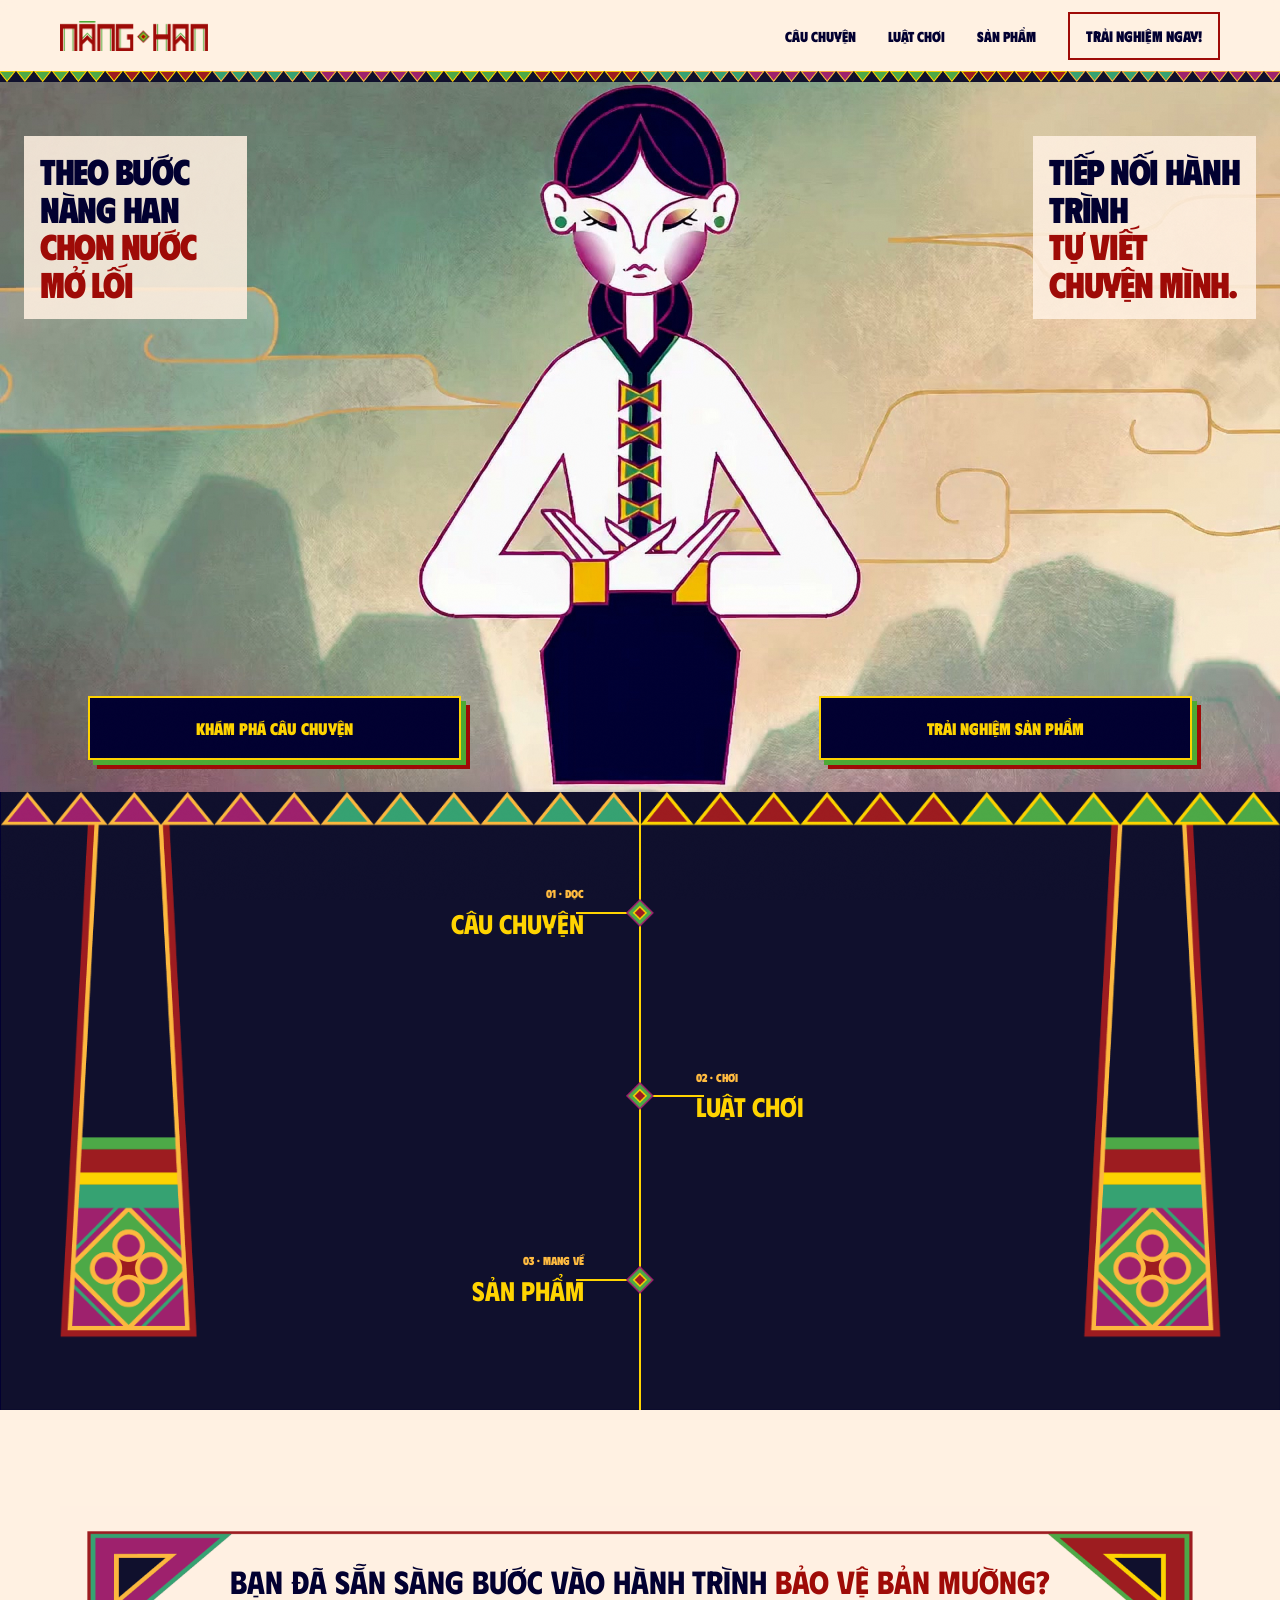
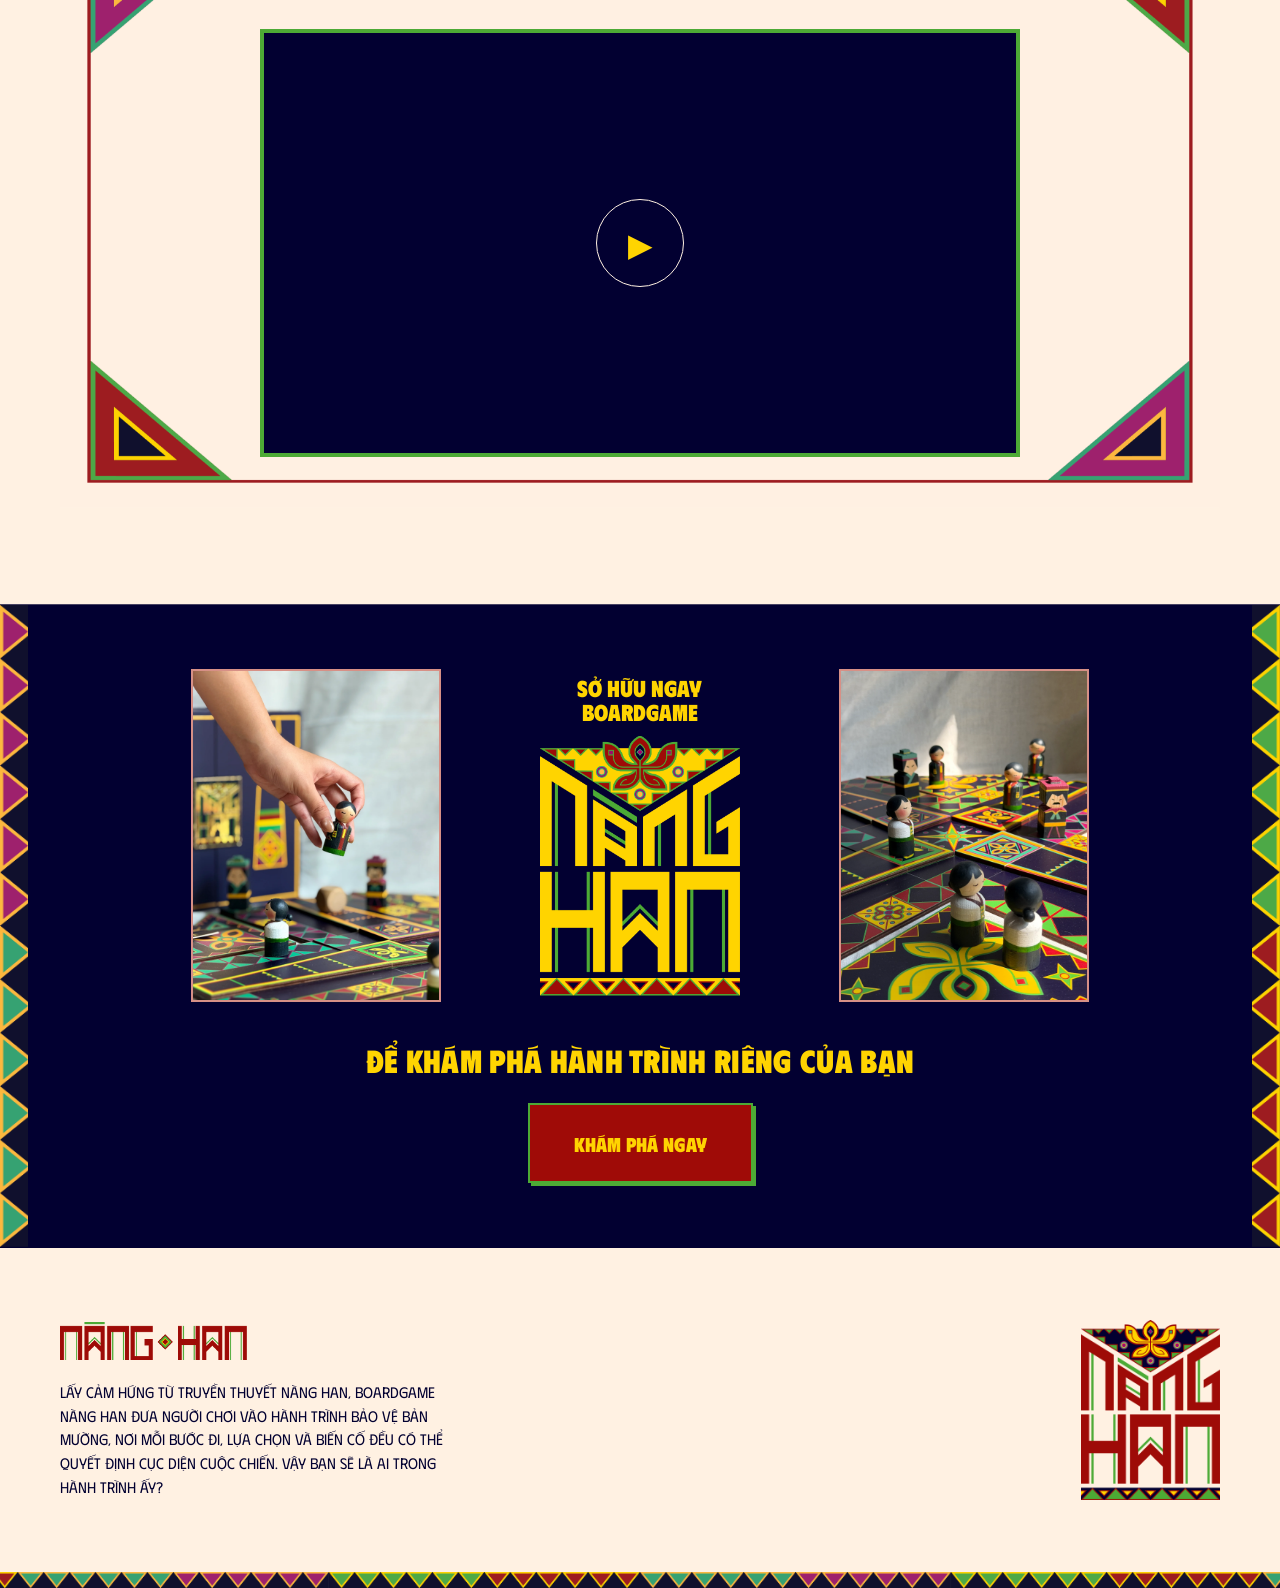
==== index.html @ 25eac17b "Reduce mobile video title and story ornament" ====
<!doctype html>
<html lang="vi">
  <head>
    <meta charset="UTF-8" />
    <meta name="viewport" content="width=device-width, initial-scale=1" />
    <meta name="description" content="Nàng Han — trò chơi đưa những câu chuyện văn hóa Việt trở lại quanh một chiếc bàn." />
    <title>Nàng Han — Trang chủ</title>
    <link rel="preconnect" href="https://fonts.googleapis.com" />
    <link rel="preconnect" href="https://fonts.gstatic.com" crossorigin />
    <link href="https://fonts.googleapis.com/css2?family=Birthstone+Bounce:wght@400;500&amp;family=Phudu:wght@300..900&amp;family=Puppies+Play&amp;family=Roboto:wght@400;500;700&amp;family=Square+Peg&amp;display=swap" rel="stylesheet" />
    <link rel="shortcut icon" type="image/x-icon" href="favicon.ico?v=2" sizes="any" />
    <link rel="icon" type="image/png" href="assets/favicon-open.png?v=2" sizes="128x128" data-animated-favicon />
    <link rel="stylesheet" href="styles.css?v=32" />
    <script src="favicon.js" defer></script>
  </head>
  <body>
    <header class="site-header">
      <div class="wrap header-inner">
        <a class="brand" href="index.html" aria-current="page"><img src="assets/prototype/brand-wordmark.png" alt="Nàng Han" width="615" height="125" /></a>
        <nav class="main-nav" aria-label="Điều hướng chính">
          <a href="story.html">Câu chuyện</a>
          <a href="rules.html">Luật chơi</a>
          <a href="product.html">Sản phẩm</a>
          <a class="nav-cta" href="product.html" data-animated-button>Trải nghiệm ngay!</a>
        </nav>
      </div>
    </header>
    <main class="page-shell">
      <section class="home-hero">
        <div class="wrap">
          <div class="home-stage">
            <div class="home-note">
              <strong>Theo bước Nàng Han<span>Chọn nước mở lối</span></strong>
            </div>
            <div class="character-path">
              <div class="character-frame">
                <video class="hero-video" autoplay muted loop playsinline poster="assets/banner-forward-poster-v4.jpg" aria-hidden="true">
                  <source src="assets/banner-forward-loop-v3.mp4" type="video/mp4" media="(max-width: 820px)" />
                  <source src="assets/banner-forward-loop-v4.mp4" type="video/mp4" />
                </video>
              </div>
            </div>
            <div class="home-copy">
              <h1>Tiếp nối hành trình<span>Tự viết chuyện mình.</span></h1>
            </div>
            <div class="home-actions" aria-label="Lối tắt chính">
              <a class="banner-button" href="story.html" data-animated-button>Khám phá câu chuyện</a>
              <a class="banner-button" href="product.html" data-animated-button>Trải nghiệm sản phẩm</a>
            </div>
          </div>
          <nav class="home-directory" aria-label="Ba nội dung chính">
            <a class="directory-link" href="story.html"><small>01 · Đọc</small><strong>Câu chuyện</strong></a>
            <a class="directory-link" href="rules.html"><small>02 · Chơi</small><strong>Luật chơi</strong></a>
            <a class="directory-link" href="product.html"><small>03 · Mang về</small><strong>Sản phẩm</strong></a>
          </nav>
        </div>
      </section>
      <section class="section home-video">
        <div class="wrap video-card">
          <div class="video-copy">
            <h2>Bạn đã sẵn sàng bước vào hành trình <span>bảo vệ bản mường?</span></h2>
          </div>
          <div class="video-window" aria-label="Vị trí video giới thiệu">
            <span class="play-mark">▶</span>
          </div>
        </div>
      </section>
      <section class="section home-product">
        <div class="wrap product-teaser">
          <div class="product-image-slot" data-client-image-slot="left"><img src="assets/product/product-02.webp" alt="Bàn tay nhấc một quân cờ Nàng Han trên bàn chơi" loading="lazy" decoding="async" /></div>
          <div class="product-feature">
            <p class="product-kicker">Sở hữu ngay<br />boardgame</p>
            <img class="product-feature-mark" src="assets/prototype/brand-mark-yellow.png" alt="Biểu trưng Nàng Han" width="1318" height="1712" loading="lazy" />
          </div>
          <div class="product-image-slot" data-client-image-slot="right"><img src="assets/product/product-04.webp" alt="Các quân cờ Nàng Han và đối thủ trên bàn chơi nhiều màu" loading="lazy" decoding="async" /></div>
          <div class="product-action">
            <h2>Để khám phá hành trình riêng của bạn</h2>
            <a class="button" href="product.html">Khám phá ngay</a>
          </div>
        </div>
      </section>
    </main>
    <footer class="site-footer">
      <div class="wrap footer-inner">
        <div class="footer-about">
          <img class="footer-wordmark" src="assets/prototype/brand-wordmark.png" alt="Nàng Han" width="615" height="125" loading="lazy" />
          <p>Lấy cảm hứng từ truyền thuyết Nàng Han, boardgame Nàng Han đưa người chơi vào hành trình bảo vệ bản mường, nơi mỗi bước đi, lựa chọn và biến cố đều có thể quyết định cục diện cuộc chiến. Vậy bạn sẽ là ai trong hành trình ấy?</p>
        </div>
        <img class="footer-logo" src="assets/prototype/brand-mark-red.png" alt="Biểu trưng Nàng Han" width="1318" height="1712" loading="lazy" />
      </div>
    </footer>
    <script type="module" src="animations.js?v=10"></script>
  </body>
</html>
---- styles.css ----
:root {
  --yellow: #FFD401;
  --green: #4DAA35;
  --red: #9F0B07;
  --navy: #020031;
  --orange: #FFBB40;
  --teal: #39A373;
  --magenta: #A00A6B;
  --beige: #FFF1E2;
  --white: var(--beige);
  --muted: rgba(2, 0, 49, .68);
  --line: rgba(2, 0, 49, .72);
  --shadow: 8px 9px 0 rgba(2, 0, 49, .13);
  --font-primary: "Phudu", Impact, "Trebuchet MS", "Segoe UI", sans-serif;
  --font-reading: "Roboto", Arial, sans-serif;
  --font-birthstone: "Birthstone Bounce", cursive;
  --font-puppies: "Puppies Play", cursive;
  --font-square-peg: "Square Peg", cursive;
}

* { box-sizing: border-box; }
html { scroll-behavior: smooth; }
body {
  margin: 0;
  color: var(--navy);
  background: var(--beige);
  font-family: var(--font-primary);
  font-size: 1rem;
  line-height: 1.55;
}
body::before {
  content: "";
  position: fixed;
  inset: 0;
  z-index: 10;
  pointer-events: none;
  opacity: .11;
  background-image: url("data:image/svg+xml,%3Csvg xmlns='http://www.w3.org/2000/svg' width='120' height='120'%3E%3Cfilter id='n'%3E%3CfeTurbulence baseFrequency='.8' numOctaves='2' stitchTiles='stitch'/%3E%3C/filter%3E%3Crect width='100%25' height='100%25' filter='url(%23n)' opacity='.13'/%3E%3C/svg%3E");
}
a { color: inherit; text-decoration: none; }
button, input { font: inherit; }
img { max-width: 100%; }
h1, h2, h3, p { margin-top: 0; }
h1, h2, h3, .brand, .display { font-family: var(--font-primary); }
h1 { margin-bottom: 1.25rem; font-size: clamp(3rem, 7vw, 6.2rem); line-height: .92; letter-spacing: -.065em; }
h2 { margin-bottom: 1rem; font-size: clamp(2.2rem, 4.6vw, 4.3rem); line-height: .98; letter-spacing: -.055em; }
h3 { margin-bottom: .5rem; font-size: 1.45rem; line-height: 1.1; }
.wrap { width: min(1160px, calc(100% - 2.5rem)); margin-inline: auto; }
.eyebrow { display: inline-flex; align-items: center; gap: .55rem; margin-bottom: .8rem; color: var(--red); font-size: .78rem; font-weight: 900; letter-spacing: .12em; text-transform: uppercase; }
.eyebrow::before { content: "✦"; }
.lead { max-width: 560px; color: var(--muted); font-size: 1.08rem; }
.button { display: inline-flex; min-height: 56px; align-items: center; justify-content: center; padding: .9rem 1.5rem; border: 1.5px solid var(--navy); border-radius: 999px; background: var(--navy); color: var(--white); font-size: 1.05rem; font-weight: 900; transition: transform .18s ease, box-shadow .18s ease; }
.button:hover, .button:focus-visible { transform: translate(-2px, -2px); box-shadow: 4px 4px 0 var(--red); }
.button.alt { background: transparent; color: var(--navy); }
.site-header { position: sticky; top: 0; z-index: 20; background: rgba(255, 241, 226, .94); color: var(--navy); backdrop-filter: blur(12px); }
.site-header::after { content: ""; position: absolute; right: 0; bottom: -10px; left: 0; height: 11px; background: url("assets/prototype/border-horizontal.png") center / auto 100% repeat-x; pointer-events: none; }
.header-inner { min-height: 72px; display: flex; align-items: center; justify-content: space-between; gap: 2rem; }
.brand { display: inline-flex; flex: 0 0 auto; }
.brand img { display: block; width: auto; height: 30px; }
.main-nav { display: flex; gap: 2rem; align-items: center; overflow-x: auto; font-size: .9rem; font-weight: 900; }
.main-nav a { position: relative; flex: 0 0 auto; padding: .4rem 0; }
.main-nav a::after { content: ""; position: absolute; right: 0; bottom: 0; left: 0; height: 3px; background: var(--yellow); transform: scaleX(0); }
.main-nav a:hover::after, .main-nav a:focus-visible::after, .main-nav a[aria-current="page"]::after { transform: scaleX(1); }
.main-nav .nav-cta { min-height: 44px; padding: .65rem 1rem; border: 2px solid var(--red); color: var(--navy); font-size: .95rem; text-transform: uppercase; }
.main-nav .nav-cta::after { display: none; }
.page-shell { min-height: calc(100vh - 72px); }
.section { padding: 6rem 0; border-bottom: 1.5px solid var(--line); }
.placeholder { display: grid; place-items: center; border: 1.5px dashed var(--navy); background: rgba(255,241,226,.78); color: var(--navy); font-size: .78rem; font-weight: 900; letter-spacing: .11em; text-align: center; text-transform: uppercase; }
.page-title { padding: 4rem 0 2rem; }
.page-title p { max-width: 610px; color: var(--muted); }

/* Trang chủ — ảnh 4 */
.home-hero { position: relative; overflow: hidden; background: var(--beige); }
.home-hero .wrap { width: min(1480px, calc(100% - 3rem)); }
.home-hero::before, .home-hero::after { content: ""; position: absolute; border: 1.5px solid var(--navy); border-radius: 50%; }
.home-hero::before { top: 9%; right: -7rem; width: 260px; height: 260px; background: var(--yellow); }
.home-hero::after { top: 17%; left: -6rem; width: 180px; height: 180px; background: var(--green); }
.home-stage { position: relative; z-index: 1; display: grid; grid-template-columns: minmax(200px, .6fr) minmax(540px, 1.9fr) minmax(200px, .6fr); align-items: start; gap: 0 2.5rem; min-height: max(560px, 56.25vw); }
.home-note, .home-copy { position: relative; z-index: 2; align-self: start; margin-top: 4rem; padding: 1rem; background: rgba(255, 241, 226, .88); }
.home-note strong, .home-copy h1 { display: block; margin: 0; font-family: var(--font-primary); font-size: clamp(2rem, 2.8vw, 2.8rem); font-weight: 900; letter-spacing: -.035em; line-height: 1.05; text-transform: uppercase; }
.home-note strong span, .home-copy h1 span { display: block; color: var(--red); }
.character-path { position: absolute; top: 0; bottom: 0; left: 50%; width: 100vw; transform: translateX(-50%); }
.character-frame { position: relative; width: 100%; height: 100%; overflow: hidden; background: var(--beige); }
.hero-video { position: absolute; inset: 0; width: 100%; height: 100%; object-fit: cover; }
.home-copy { grid-column: 3; }
@media (min-width: 1081px) {
  .home-stage.is-video-synced .home-note { opacity: 0; transform: translateX(-22px); transition: opacity .65s ease, transform .75s cubic-bezier(.16,1,.3,1); }
  .home-stage.is-video-synced .home-copy { opacity: 0; transform: translateX(22px); transition: opacity .65s ease, transform .75s cubic-bezier(.16,1,.3,1); }
  .home-stage.is-video-synced.show-left-copy .home-note,
  .home-stage.is-video-synced.show-right-copy .home-copy { opacity: 1; transform: translateX(0); }
}
.home-actions { position: absolute; right: 4rem; bottom: 2rem; left: 4rem; z-index: 4; display: grid; grid-template-columns: repeat(2, minmax(0, 1fr)); gap: clamp(4rem, 28vw, 28rem); }
.banner-button { display: inline-flex; min-height: 64px; align-items: center; justify-content: center; padding: 1rem 1.5rem; border: 2px solid var(--yellow); background: var(--navy); color: var(--yellow); box-shadow: 5px 5px 0 var(--green), 9px 9px 0 var(--red); font-size: 1.05rem; font-weight: 900; text-align: center; text-transform: uppercase; transition: background-color .12s ease, color .12s ease, border-color .12s ease, box-shadow .12s ease; }
.banner-button:active { border-color: var(--red); background: var(--red); color: var(--white); box-shadow: 3px 3px 0 var(--yellow), 6px 6px 0 var(--navy); }
.home-directory { position: relative; z-index: 2; display: grid; grid-template-rows: repeat(3, minmax(0, 1fr)); width: min(100vw, 1440px); aspect-ratio: 2917 / 1409; overflow: hidden; margin-left: 50%; padding: clamp(.75rem, 2.25vw, 2rem) 0 clamp(1rem, 3vw, 3rem); background-color: var(--navy); background-image: url("assets/prototype/directory-frame.png"); background-position: center; background-size: contain; background-repeat: no-repeat; transform: translateX(-50%); }
.home-directory::before { content: ""; position: absolute; top: 0; bottom: 0; left: 50%; width: 2px; background: var(--yellow); transform: translateX(-50%); }
.directory-link { position: relative; display: flex; min-height: 0; flex-direction: column; justify-content: center; color: var(--yellow); }
.directory-link:nth-child(odd) { align-items: flex-end; padding: 1.5rem calc(50% + 3.5rem) 1.5rem 1rem; text-align: right; }
.directory-link:nth-child(even) { align-items: flex-start; padding: 1.5rem 1rem 1.5rem calc(50% + 3.5rem); text-align: left; }
.directory-link::before { content: ""; position: absolute; top: 50%; width: 4rem; height: 2px; background: var(--yellow); transform: translateY(-50%); transition: background .18s ease; }
.directory-link:nth-child(odd)::before { right: 50%; }
.directory-link:nth-child(even)::before { left: 50%; }
.directory-link::after { content: ""; position: absolute; z-index: 1; top: 50%; left: 50%; width: 28px; height: 28px; background: url("assets/prototype/branch-button.png") center / contain no-repeat; transform: translate(-50%, -50%) scale(1); transform-origin: center; transition: transform .28s cubic-bezier(.34, 1.56, .64, 1); will-change: transform; }
.directory-link:hover, .directory-link:focus-visible { color: var(--beige); }
.directory-link:hover::before, .directory-link:focus-visible::before { background: var(--beige); }
.directory-link:hover::after, .directory-link:focus-visible::after { transform: translate(-50%, -50%) scale(1.24); }
.directory-link small { display: block; margin: 0 0 .5rem; color: var(--orange); font-size: clamp(.72rem, .8vw, .9rem); font-weight: 900; line-height: 1; transition: color .28s ease; }
.directory-link strong { font-family: var(--font-primary); font-size: clamp(1.55rem, 2.1vw, 2.5rem); line-height: 1.1; transition: color .28s ease; }
.directory-link:hover small, .directory-link:hover strong, .directory-link:focus-visible small, .directory-link:focus-visible strong { color: var(--beige); }
.home-video { background: var(--beige); color: var(--navy); }
.video-card { padding: clamp(2rem, 4vw, 3.5rem); background: url("assets/prototype/video-frame.png") center / 100% 100% no-repeat; }
.video-copy { padding: .25rem 2rem 1.75rem; text-align: center; }
.video-copy h2 { margin: 0; font-family: inherit; font-size: clamp(1.5rem, 2.5vw, 2rem); letter-spacing: 0; line-height: 1.25; text-transform: uppercase; }
.video-copy h2 span { color: var(--red); }
.video-window { position: relative; width: min(72%, 760px); aspect-ratio: 16 / 9; display: grid; place-items: center; margin-inline: auto; border: 4px solid var(--green); background: var(--navy); }
.play-mark { position: relative; z-index: 1; display: grid; width: 88px; height: 88px; place-items: center; border: 1.5px solid var(--white); border-radius: 50%; color: var(--yellow); font-size: 2rem; }
.home-product { position: relative; overflow: hidden; padding: clamp(3rem, 5vw, 5rem) 0; background: var(--navy); color: var(--beige); }
.home-product::before, .home-product::after { content: ""; position: absolute; z-index: 0; top: 0; bottom: 0; width: clamp(12px, 2.2vw, 28px); background-image: url("assets/prototype/product-frame.png"); background-size: auto 100%; background-repeat: no-repeat; pointer-events: none; }
.home-product::before { left: 0; background-position: left center; }
.home-product::after { right: 0; background-position: right center; }
.product-teaser { position: relative; z-index: 1; display: grid; grid-template-columns: minmax(205px, 1fr) minmax(235px, .82fr) minmax(205px, 1fr); width: min(1440px, max(960px, 75vw), calc(100% - 4rem)); align-items: center; justify-content: center; gap: clamp(1.25rem, 3.125vw, 3.75rem); margin-inline: auto; }
.product-image-slot { width: min(100%, clamp(250px, 17.5vw, 400px)); aspect-ratio: 3 / 4; justify-self: center; overflow: hidden; border: 2px solid rgba(159, 11, 7, .42); background: var(--beige); box-shadow: inset 0 0 0 4px rgba(255, 241, 226, .7); }
.product-image-slot img { display: block; width: 100%; height: 100%; object-fit: cover; }
.product-feature { display: grid; width: 100%; justify-self: center; justify-items: center; text-align: center; }
.product-kicker { margin: 0 0 .75rem; color: var(--yellow); font-size: clamp(1.3rem, 1.8vw, 2.25rem); font-weight: 900; line-height: 1.05; text-transform: uppercase; }
.product-feature-mark { display: block; width: auto; height: clamp(260px, 17.5vw, 400px); }
.product-action { display: grid; grid-column: 1 / -1; justify-items: center; gap: clamp(1.5rem, 1.75vw, 2rem); text-align: center; }
.product-action h2 { margin: 0; color: var(--yellow); font-size: clamp(1.5rem, 2.5vw, 2.75rem); font-weight: 900; letter-spacing: .01em; line-height: 1.15; text-transform: uppercase; }
.product-action .button { min-height: 80px; padding: 1rem 2.75rem; border: 2px solid var(--green); border-radius: 0; background: var(--red); color: var(--yellow); box-shadow: 3px 3px 0 var(--green); font-size: clamp(1.25rem, 1.35vw, 1.5rem); text-transform: uppercase; }

/* Câu chuyện */
.story-screen { background: var(--beige); }
.story-hero { padding: 5rem 0 4.5rem; background: var(--navy) url("assets/prototype/directory-frame.png") center / 100% 100% no-repeat; color: var(--beige); text-align: center; }
.story-hero h1 { max-width: 920px; margin-inline: auto; font-family: inherit; font-size: clamp(2.4rem, 5vw, 5rem); letter-spacing: -.035em; line-height: 1; text-transform: uppercase; }
.story-hero h1 span { color: var(--yellow); }
.story-hero-art { min-height: 420px; width: min(920px, 92%); margin: 2rem auto; border: 3px solid var(--yellow); background: var(--beige); }
.story-cta, .story-product-cta a { display: inline-flex; min-height: 60px; align-items: center; justify-content: center; padding: .9rem 1.5rem; border: 2px solid var(--yellow); background: var(--red); color: var(--yellow); box-shadow: 5px 5px 0 var(--green); font-size: 1.05rem; font-weight: 900; text-transform: uppercase; }
.story-legend { overflow: hidden; padding: 3rem 0 0; background: var(--beige); }
.story-legend-layout { position: relative; z-index: 0; display: grid; grid-template-columns: minmax(120px, .5fr) minmax(0, 800px) minmax(120px, .5fr); width: min(1480px, calc(100% - 2rem)); align-items: center; gap: clamp(1rem, 2.5vw, 2.5rem); }
.story-source, .story-name { color: var(--red); }
.story-source h2, .story-name h2 { margin: 0; font-family: inherit; font-size: clamp(1.35rem, 2.2vw, 2rem); letter-spacing: 0; line-height: 1.12; text-transform: uppercase; }
.story-source p, .story-name p { margin: .8rem 0 0; color: var(--navy); font-family: var(--font-reading); font-size: .9rem; font-weight: 400; text-transform: none; }
.story-name { text-align: right; }
.story-sheet-frame { position: relative; width: 100%; aspect-ratio: 4 / 5; background: url("assets/prototype/story-frame-floral.png") center bottom / 150% auto no-repeat; }
.story-sheet-frame::before { content: ""; position: absolute; z-index: -1; bottom: 0; left: 50%; width: 100vw; height: 17.2%; background: #10102d; translate: -50% 0; pointer-events: none; }
.story-sheet { position: absolute; top: 16.5%; left: 50%; width: 69.5%; height: 46.5%; overflow-x: hidden; overflow-y: auto; overscroll-behavior: contain; padding: clamp(1.1rem, 2vw, 2rem); border: 0; background: rgba(255, 241, 226, .98); color: var(--navy); box-shadow: none; font-family: var(--font-reading); font-weight: 400; letter-spacing: normal; text-transform: none; translate: -50% 0; scrollbar-color: var(--red) rgba(2, 0, 49, .12); scrollbar-width: thin; }
.story-sheet::-webkit-scrollbar { width: 8px; }
.story-sheet::-webkit-scrollbar-track { background: rgba(2, 0, 49, .12); }
.story-sheet::-webkit-scrollbar-thumb { border-radius: 999px; background: var(--red); }
.story-sheet p { max-width: 66ch; margin: 0 auto 1.25rem; color: var(--navy); font-family: var(--font-reading); font-size: clamp(.92rem, 1.05vw, 1.05rem); font-weight: 400; letter-spacing: normal; line-height: 1.65; text-transform: none; }
.story-sheet .story-citation { padding-top: 1rem; border-top: 2px solid var(--yellow); color: var(--red); font-size: clamp(.8rem, .95vw, .95rem); font-weight: 700; }
.story-product-cta { position: relative; overflow: hidden; background: var(--beige); }
.story-product-cta::before { content: ""; position: absolute; z-index: 1; top: 0; right: 0; left: 0; height: clamp(11px, 1.25vw, 16px); background: url("assets/prototype/border-horizontal.png") center / auto 100% repeat-x; pointer-events: none; }
.story-product-scene { position: relative; aspect-ratio: 3 / 1; }
.story-scene-board { display: block; width: 100%; height: 100%; min-height: 360px; object-fit: cover; }
.story-scene-object { position: absolute; z-index: 2; width: auto; pointer-events: none; filter: drop-shadow(0 8px 7px rgba(2,0,49,.22)); transform-origin: center bottom; }
.story-scene-piece-male { left: 11.5%; bottom: 49%; height: 43%; }
.story-scene-piece-female { right: 17%; bottom: 38%; height: 50%; }
.story-scene-die { transform-origin: center; }
.story-scene-die-small { top: 25%; left: 0; height: 29%; }
.story-scene-die-large { top: 0; right: 4%; height: 34%; }
.story-product-cta a { position: absolute; z-index: 3; top: 50%; left: 50%; min-height: 72px; padding: 1.1rem 2rem; font-size: 1.5rem; translate: -50% -50%; white-space: nowrap; }

@media (min-width: 821px) {
  .story-legend { padding-top: 0; }
  .story-legend-layout { grid-template-columns: 1fr; width: min(2917px, 100%); gap: 0; }
  .story-source, .story-name { position: absolute; z-index: 1; top: 29%; width: 20%; }
  .story-source { left: 2%; }
  .story-name { right: 2%; }
  .story-sheet-frame { grid-column: 1; grid-row: 1; aspect-ratio: 2917 / 2209; background-size: 100% 100%; }
  .story-sheet-frame::before { display: none; }
  .story-sheet { top: 9.9%; width: 43.2%; height: 49.2%; }
}

/* Luật chơi */
.rules-screen { background: var(--beige); }
.rules-overview { padding: 5rem 0; }
.rules-title { max-width: 1160px; margin: 0 auto 3rem; text-align: center; }
.rules-title h1 { font-size: clamp(1.25rem, 6vw, 2.85rem); letter-spacing: -.02em; line-height: 1.12; }
.rules-title p { max-width: 760px; margin: 0 auto; color: var(--muted); font-size: 1.08rem; }
.rules-map { position: relative; display: grid; width: min(1050px, 100%); aspect-ratio: 4 / 3; place-items: center; margin: 0 auto; background: url("assets/prototype/video-frame.png") center / 100% 100% no-repeat; }
.rules-map-board { position: relative; width: 58%; max-width: 620px; }
.rules-map-board > img { display: block; width: 100%; mix-blend-mode: multiply; transition: opacity .28s ease, filter .32s cubic-bezier(.16,1,.3,1); }
.rules-map-board.is-exploring > img { opacity: .28; filter: saturate(.45) contrast(.84); }
.map-markers { position: absolute; inset: 0; pointer-events: none; }
.map-marker { --note-color: var(--navy); position: absolute; z-index: 1; box-sizing: border-box; width: 6.667%; aspect-ratio: 1; overflow: visible; padding: 0; border: 0; appearance: none; background: transparent; color: var(--note-color); cursor: pointer; opacity: 1; pointer-events: auto; transform-origin: center; }
.map-marker::before { content: ""; position: absolute; inset: 0; border: 2px solid currentColor; background: var(--beige) url("assets/board.png") var(--cell-x, 50%) var(--cell-y, 50%) / 1500% 1500% no-repeat; box-shadow: 0 5px 16px rgba(2,0,49,.3), 0 0 0 3px rgba(255,241,226,.82); mix-blend-mode: multiply; opacity: 0; transition: opacity .18s ease; }
.map-marker.is-preview, .map-marker.is-active { z-index: 3; }
.map-marker.is-preview::before, .map-marker.is-active::before, .map-marker.is-group-highlight::before { opacity: 1; }
.rules-map-board.is-exploring .map-marker:not(.is-preview):not(.is-active):not(.is-group-highlight) { opacity: .18; }
.map-marker:focus-visible { outline: 3px solid var(--yellow); outline-offset: 4px; }
.marker-han-start { top: 0; left: 33.333%; --cell-x: 35.714%; --cell-y: 0%; }
.marker-han-goal, .marker-ally-goal { width: 13.333%; height: 42.667%; aspect-ratio: auto; left: 43.333%; }
.marker-han-goal { top: 0; clip-path: polygon(25% 0, 75% 0, 100% 100%, 0 100%); transform-origin: 50% 0; }
.marker-han-goal::before, .marker-ally-goal::before { background-size: 750% 234.373%; }
.marker-han-goal::before { background-position: 50% 0; }
.marker-north-normal { top: 0; left: 60%; --cell-x: 64.286%; --cell-y: 0%; }
.marker-normal-cell { top: var(--cell-top); left: var(--cell-left); }
.marker-special { top: 13.333%; left: 60%; --cell-x: 64.286%; --cell-y: 14.286%; }
.marker-special-north-west { top: 20%; left: 33.333%; --cell-x: 35.714%; --cell-y: 21.429%; }
.marker-special-west-north { top: 33.333%; left: 6.667%; --cell-x: 7.143%; --cell-y: 35.714%; }
.marker-special-east-north { top: 33.333%; left: 80%; --cell-x: 85.714%; --cell-y: 35.714%; }
.marker-special-west-south { top: 60%; left: 26.667%; --cell-x: 28.571%; --cell-y: 64.286%; }
.marker-special-east-south { top: 60%; left: 73.333%; --cell-x: 78.571%; --cell-y: 64.286%; }
.marker-special-south-west { top: 93.333%; left: 33.333%; --cell-x: 35.714%; --cell-y: 100%; }
.marker-special-south-east { top: 73.333%; left: 60%; --cell-x: 64.286%; --cell-y: 78.571%; }
.marker-enemy-goal, .marker-rival-goal { width: 42.667%; height: 13.333%; aspect-ratio: auto; top: 43.333%; }
.marker-enemy-goal { left: 0; clip-path: polygon(0 25%, 100% 0, 100% 100%, 0 75%); transform-origin: 0 50%; }
.marker-enemy-goal::before, .marker-rival-goal::before { background-size: 234.373% 750%; }
.marker-enemy-goal::before { background-position: 0 50%; }
.marker-west-normal { top: 33.333%; left: 0; --cell-x: 0%; --cell-y: 35.714%; }
.marker-east-start { top: 33.333%; right: 0; --cell-x: 100%; --cell-y: 35.714%; }
.marker-rival-goal { right: 0; clip-path: polygon(0 0, 100% 25%, 100% 75%, 0 100%); transform-origin: 100% 50%; }
.marker-rival-goal::before { background-position: 100% 50%; }
.marker-enemy-start { top: 60%; left: 0; --cell-x: 0%; --cell-y: 64.286%; }
.marker-east-normal { top: 60%; right: 0; --cell-x: 100%; --cell-y: 64.286%; }
.marker-south-normal { top: 86.667%; left: 33.333%; --cell-x: 35.714%; --cell-y: 92.857%; }
.marker-ally-goal { bottom: 0; clip-path: polygon(0 0, 100% 0, 75% 100%, 25% 100%); transform-origin: 50% 100%; }
.marker-ally-goal::before { background-position: 50% 100%; }
.marker-ally-start { right: 33.333%; bottom: 0; --cell-x: 64.286%; --cell-y: 100%; }
.rules-map figcaption { position: absolute; inset: 5% 4%; margin: 0; }
.map-note { --note-color: var(--navy); position: absolute; width: 19%; color: var(--note-color); font-size: clamp(.62rem, 1vw, .84rem); font-weight: 900; line-height: 1.18; opacity: 0; }
.map-note.is-visible { opacity: 1; }
.map-note::after { content: ""; position: absolute; top: 50%; width: clamp(1.25rem, 4vw, 4rem); border-top: 2px solid currentColor; }
.team-han { --note-color: var(--red); }
.team-enemy { --note-color: var(--magenta); }
.team-rival { --note-color: #178e70; }
.team-ally { --note-color: var(--green); }
.note-han-start, .note-west-normal, .note-enemy-start, .note-south-normal { text-align: right; }
.note-north-normal, .note-special, .note-east-start, .note-east-normal, .note-ally-start { text-align: left; }
.note-han-start::after, .note-west-normal::after, .note-enemy-start::after, .note-south-normal::after { left: calc(100% + .4rem); }
.note-north-normal::after, .note-special::after, .note-east-start::after, .note-east-normal::after, .note-ally-start::after { right: calc(100% + .4rem); }
.note-han-goal, .note-ally-goal { left: 40.5%; text-align: center; }
.note-han-goal::after, .note-ally-goal::after { top: calc(100% + .35rem); left: 50%; width: 0; height: 2.2rem; border-top: 0; border-left: 2px solid currentColor; }
.note-han-goal { top: 0; }
.note-ally-goal { bottom: 0; }
.note-ally-goal::after { top: auto; bottom: calc(100% + .35rem); }
.note-han-start { top: 11%; left: 14.2%; }
.note-north-normal { top: 11%; right: 14%; }
.note-special { top: 21%; right: 14%; }
.note-enemy-goal { top: 28%; left: 27%; text-align: center; }
.note-enemy-goal::after { top: calc(100% + .35rem); left: 50%; width: 0; height: 7.4rem; border-top: 0; border-left: 2px solid currentColor; }
.note-west-normal { top: 38%; left: -4.3%; }
.note-west-normal::after, .note-enemy-start::after { width: clamp(1.25rem, 2.25vw, 1.9rem); }
.note-east-start { top: 38%; right: -7%; }
.note-rival-goal { right: 27%; bottom: 25%; text-align: center; }
.note-rival-goal::after { top: auto; bottom: calc(100% + .35rem); left: 50%; width: 0; height: 9rem; border-top: 0; border-left: 2px solid currentColor; }
.note-enemy-start { top: 59%; left: -4.3%; }
.note-east-normal { top: 59%; right: -7%; }
.note-south-normal { bottom: 11%; left: 14.2%; }
.note-ally-start { right: 14%; bottom: 9%; }
.faction-section { padding: 5rem 0; background: var(--navy) url("assets/prototype/product-frame.png") center / cover no-repeat; color: var(--beige); text-align: center; }
.faction-section h2 { margin-bottom: .75rem; color: var(--yellow); font-family: inherit; font-size: clamp(1.8rem, 4vw, 3rem); letter-spacing: 0; text-transform: uppercase; }
.faction-section > .wrap > p { margin: 0 auto 2.5rem; color: rgba(255,241,226,.78); }
.faction-panels { display: grid; grid-template-columns: repeat(2, minmax(0, 1fr)); gap: 1.5rem; }
.faction-panels img { display: block; width: 100%; border: 3px solid var(--yellow); background: var(--beige); transition: transform .35s ease, filter .35s ease, box-shadow .35s ease; }
.faction-panels img:hover { transform: translateY(-8px) scale(1.02); filter: brightness(1.08); box-shadow: 0 12px 24px rgba(2,0,49,.35); }
.rules-guide { padding: 5rem 0; }
.guide-title, .rules-copy-heading h2, .win-condition h2 { width: max-content; margin-inline: auto; padding: .5rem 1rem; border: 2px solid var(--green); background: var(--red); color: var(--beige); box-shadow: 4px 4px 0 var(--orange); font-family: inherit; font-size: clamp(1rem, 2vw, 1.35rem); letter-spacing: 0; text-align: center; text-transform: uppercase; }
.setup-steps { display: grid; grid-template-columns: repeat(3, 1fr); gap: 2rem; margin: 2.5rem 0 0; padding: 0; counter-reset: setup; list-style: none; }
.setup-steps li { position: relative; padding: 3.5rem 1rem 0; color: var(--navy); counter-increment: setup; text-align: center; }
.setup-steps li::before { content: counter(setup); position: absolute; top: 0; left: 50%; display: grid; width: 2.25rem; height: 2.25rem; place-items: center; border: 2px solid var(--green); border-radius: 50%; background: var(--red); color: var(--beige); font-weight: 900; translate: -50% 0; }
.rule-divider { position: relative; height: 2px; margin: 3.5rem 1.5rem; background: var(--orange); }
.rule-divider::before, .rule-divider::after { content: ""; position: absolute; top: 50%; width: 28px; aspect-ratio: 1; background: url("assets/prototype/branch-button.png") center / contain no-repeat; translate: 0 -50%; }
.rule-divider::before { left: -1.5rem; }
.rule-divider::after { right: -1.5rem; }
.rules-copy { margin: 0; }
.rules-copy-heading, .win-condition { display: grid; grid-template-columns: auto minmax(0, 1fr); align-items: center; gap: 1.5rem; }
.rules-copy-heading h2, .win-condition h2 { margin: 0; }
.rules-copy-heading h2 { background: var(--magenta); }
.rules-copy-heading p, .win-condition p { margin: 0; padding: .55rem 1rem; border: 2px solid var(--magenta); text-align: center; }
.rules-copy-heading strong { display: block; }
.rule-text { margin-top: 1.5rem; }
.rule-text article + article { margin-top: 1.25rem; }
.rule-text h3 { margin: 0; color: var(--magenta); font-family: inherit; font-size: 1rem; text-transform: uppercase; }
.rule-text p { margin: 0; }
.rule-text ul { margin: .35rem 0 0; padding-left: 1.25rem; }
.rule-text li::marker { color: var(--green); }
.rules-title p, .faction-section > .wrap > p, .rules-guide p, .rules-guide li { font-family: var(--font-reading); font-weight: 400; letter-spacing: normal; text-transform: none; }
.win-condition h2 { background: var(--red); }
.win-condition p { border-color: var(--red); }
.rules-cards { padding: 5rem 0; border-block: 1.5px solid var(--line); background: #fff8ee; }
.rules-cards .card-section-heading { margin-top: 0; }
.rules-demo { padding: 5rem 0; background: var(--beige) url("assets/prototype/video-frame.png") center / 100% 100% no-repeat; }
.rules-demo-heading { max-width: 720px; margin: 0 auto 3rem; text-align: center; }
.rules-demo-heading p { margin: 0; color: var(--muted); }
.board-layout { display: grid; grid-template-columns: 1.1fr .9fr; gap: 3rem; align-items: start; }
.board-panel { min-width: 0; }
.art-board { position: relative; isolation: isolate; overflow: hidden; aspect-ratio: 1; background: var(--beige); }
.art-board > img { display: block; width: 100%; height: 100%; object-fit: contain; mix-blend-mode: multiply; opacity: .78; filter: saturate(.82) contrast(.9); transform: rotate(180deg); user-select: none; }
.horse-piece { position: absolute; z-index: 3; width: clamp(50px, 7vw, 92px); height: clamp(50px, 7vw, 92px); padding: 0; border: 0; background: transparent; filter: drop-shadow(0 0 .4rem rgba(255,255,255,1)) drop-shadow(0 0 .9rem rgba(255,255,255,.86)) drop-shadow(1px 4px 2px rgba(2,0,49,.68)); line-height: 1; pointer-events: none; translate: -50% -82%; transition: left .68s cubic-bezier(.22,1,.36,1), top .68s cubic-bezier(.22,1,.36,1), translate .68s cubic-bezier(.22,1,.36,1), opacity .32s ease; }
.horse-piece.is-cell-centered { translate: -50% -75%; }
.horse-piece img { display: block; width: 100%; height: 100%; object-fit: contain; filter: brightness(1.1) saturate(1.6) contrast(1.18); }
.horse-piece.no-transition { transition: none; }
.horse-piece.is-kicking { z-index: 5; animation: piece-kick .58s ease; }
.horse-piece.is-captured { opacity: .2; animation: piece-captured .68s ease; }
.horse-piece.is-hopping { animation: piece-hop .36s ease; }
.horse-piece.is-targeted::after { content: ""; position: absolute; inset: 22% -22% -5%; border: 3px solid var(--yellow); border-radius: 50%; animation: target-pulse .7s ease infinite alternate; }
@keyframes piece-hop { 50% { transform: translateY(-12px) scale(1.08); } }
@keyframes piece-kick { 45% { transform: translate(14px, -12px) rotate(9deg) scale(1.18); } }
@keyframes piece-captured { 50% { transform: rotate(140deg) scale(.72); } }
@keyframes target-pulse { to { transform: scale(1.3); opacity: .3; } }
.board-action-cue { position: absolute; z-index: 6; top: 2.2%; left: 50%; translate: -50% 0; width: max-content; max-width: 88%; padding: .55rem .85rem; border: 2px solid var(--navy); background: var(--yellow); color: var(--navy); box-shadow: 4px 4px 0 var(--navy); font-size: clamp(.62rem, 1.2vw, .86rem); font-weight: 1000; letter-spacing: .06em; opacity: 0; pointer-events: none; }
.board-action-cue.is-visible { animation: board-cue .42s cubic-bezier(.34,1.56,.64,1) forwards; }
.board-action-cue[data-tone="card"] { background: var(--green); color: var(--navy); }
.board-action-cue[data-tone="capture"] { background: var(--red); color: var(--white); }
@keyframes board-cue { from { opacity: 0; transform: translateY(-12px) scale(.9); } to { opacity: 1; transform: none; } }
.board-legend { max-width: 620px; margin: 1.5rem auto 0; padding-left: 1rem; border-left: 3px solid var(--red); }
.game-console { position: sticky; top: 104px; transform: none !important; }
.demo-intro, .mobile-hint { color: var(--muted); }
.mobile-hint { display: none; margin-top: -.5rem; font-size: .82rem; }
.mobile-board-trigger { display: none; }
.demo-dice { display: grid; grid-template-columns: 1fr 84px; gap: .75rem; align-items: center; margin: 1rem 0; font-weight: 900; }
.dice-face { position: relative; display: grid; min-height: 76px; place-items: center; border: 1.5px solid var(--navy); background: var(--white); font-family: var(--font-primary); font-size: 2.5rem; font-weight: 900; perspective: 480px; }
.dice-physics { position: absolute; inset: 0; display: none; overflow: hidden; }
.dice-physics canvas { display: block; width: 100%; height: 100%; }
.dice-face.has-physics .dice-cube { display: none; }
.dice-face.has-physics .dice-physics { display: block; }
.dice-cube { position: relative; display: block; width: 48px; height: 48px; transform: rotateX(-18deg) rotateY(28deg); transform-style: preserve-3d; }
.dice-cube-face { position: absolute; inset: 0; display: grid; place-items: center; border: 2px solid var(--navy); background: var(--yellow); color: var(--navy); font-family: var(--font-primary); font-size: 1.45rem; font-weight: 900; backface-visibility: hidden; }
.dice-cube-face::after { content: ""; position: absolute; top: 50%; left: 50%; width: .48rem; height: .48rem; border-radius: 50%; background: var(--navy); transform: translate(-50%, -50%); }
.dice-cube-face[data-number="–"]::after { display: none; }
.dice-cube-face[data-number="1"]::after { box-shadow: none; }
.dice-cube-face[data-number="2"]::after { box-shadow: -12px -12px 0 var(--navy), 12px 12px 0 var(--navy); }
.dice-cube-face[data-number="3"]::after { box-shadow: -12px -12px 0 var(--navy), 12px 12px 0 var(--navy); }
.dice-cube-face[data-number="4"]::after { box-shadow: -12px -12px 0 var(--navy), 12px -12px 0 var(--navy), -12px 12px 0 var(--navy), 12px 12px 0 var(--navy); }
.dice-cube-face[data-number="5"]::after { box-shadow: -12px -12px 0 var(--navy), 12px -12px 0 var(--navy), -12px 12px 0 var(--navy), 12px 12px 0 var(--navy); }
.dice-cube-face[data-number="6"]::after { box-shadow: -12px -12px 0 var(--navy), 12px -12px 0 var(--navy), -12px 0 0 var(--navy), 12px 0 0 var(--navy), -12px 12px 0 var(--navy), 12px 12px 0 var(--navy); }
.dice-cube-face[data-number="3"]::before, .dice-cube-face[data-number="5"]::before { content: ""; position: absolute; top: 50%; left: 50%; width: .48rem; height: .48rem; border-radius: 50%; background: var(--navy); transform: translate(-50%, -50%); }
.dice-cube-face[data-number="3"]::before { box-shadow: none; }
.dice-cube-face[data-number="5"]::before { box-shadow: none; }
.face-front { transform: translateZ(24px); }
.face-back { transform: rotateY(180deg) translateZ(24px); }
.face-right { transform: rotateY(90deg) translateZ(24px); }
.face-left { transform: rotateY(-90deg) translateZ(24px); }
.face-top { transform: rotateX(90deg) translateZ(24px); }
.face-bottom { transform: rotateX(-90deg) translateZ(24px); }
.dice-value { position: absolute; width: 1px; height: 1px; overflow: hidden; clip: rect(0 0 0 0); }
.dice-face.is-rolling .dice-cube { animation: dice-cube-roll .8s cubic-bezier(.22,1,.36,1); }
@keyframes dice-cube-roll { 0% { opacity: .2; transform: rotateX(-18deg) rotateY(28deg) rotateZ(0deg) scale(.55); } 35% { transform: rotateX(var(--dice-spin-x, 180deg)) rotateY(var(--dice-spin-y, 220deg)) rotateZ(var(--dice-spin-z, 0deg)) scale(1.12); } 100% { opacity: 1; transform: rotateX(-18deg) rotateY(28deg) rotateZ(0deg) scale(1); } }
.demo-actions { display: grid; grid-template-columns: repeat(2, 1fr); gap: .55rem; }
.demo-actions button { min-height: 54px; padding: .8rem 1rem; border: 1.5px solid var(--navy); background: transparent; color: var(--navy); font-size: 1.05rem; font-weight: 900; cursor: pointer; transition: transform .18s ease, background .18s ease, color .18s ease; }
.demo-actions button:hover, .demo-actions button:focus-visible, .demo-actions button.active { background: var(--navy); color: var(--beige); transform: translateY(-2px); }
.game-status { min-height: 76px; margin: 1rem 0; padding: 1rem; border-left: 4px solid var(--red); background: rgba(255,241,226,.82); }
.drawn-card { display: grid; grid-template-columns: 98px 1fr; gap: 1rem; align-items: center; margin-top: 1rem; padding: .7rem; border: 1.5px solid var(--navy); background: var(--navy); color: var(--white); box-shadow: var(--shadow); }
.drawn-card[hidden] { display: none; }
.drawn-card.is-drawn { transform-origin: top center; animation: card-draw .55s cubic-bezier(.34,1.56,.64,1); }
@keyframes card-draw { from { opacity: 0; transform: translateY(-18px) rotateX(-70deg); } }
.drawn-card img { display: block; width: 100%; }
.drawn-card span, .drawn-card strong { display: block; }
.drawn-card span { color: var(--yellow); font-size: .72rem; font-weight: 900; letter-spacing: .12em; text-transform: uppercase; }
.drawn-card strong { margin-top: .35rem; font-family: var(--font-primary); font-size: 1.6rem; }
.drawn-card p { margin: .35rem 0 0; }
.art-board .drawn-card { position: absolute; top: 50%; left: 50%; z-index: 9; width: min(82%, 280px); margin: 0; transform: translate(-50%, -50%); }
.art-board .drawn-card.is-drawn { animation-name: board-card-draw; }
@keyframes board-card-draw { from { opacity: 0; transform: translate(-50%, -50%) translateY(-18px) rotateX(-70deg); } }
.turn-guide { margin: 1.25rem 0 0; padding-left: 1.25rem; color: var(--muted); }
.card-section-heading { display: grid; grid-template-columns: 1fr minmax(260px, .65fr); gap: 2rem; align-items: end; margin-top: 5rem; }
.card-section-heading h2, .card-section-heading p { margin-bottom: 0; }
.card-gallery { display: grid; grid-template-columns: repeat(5, 1fr); gap: 1rem; margin-top: 2rem; }
.game-card { position: relative; display: block; width: 100%; aspect-ratio: 709 / 1063; overflow: hidden; padding: 0; border: 1.5px solid var(--navy); background: var(--navy); color: var(--white); box-shadow: 5px 6px 0 rgba(2,0,49,.16); font: inherit; text-align: left; cursor: pointer; transition: transform .2s ease, box-shadow .2s ease; }
.game-card:nth-child(even) { margin-top: 1.5rem; }
.game-card:hover { z-index: 2; transform: translateY(-.5rem) rotate(-1deg); box-shadow: 10px 12px 0 rgba(2,0,49,.2); }
.game-card:hover img, .game-card:focus-visible img { transform: scale(1.035); }
.game-card:focus-visible { outline: 3px solid var(--red); outline-offset: 4px; }
.game-card.is-open { z-index: 3; outline: 4px solid var(--red); outline-offset: 4px; transform: translateY(-.5rem); box-shadow: 10px 12px 0 rgba(2,0,49,.22); }
.game-card img { display: block; width: 100%; height: 100%; object-fit: cover; transition: transform .45s cubic-bezier(.22,1,.36,1); }
.card-reader { position: fixed; width: min(820px, calc(100% - 2rem)); max-height: calc(100dvh - 2rem); overflow: auto; border: 3px solid var(--yellow); background: var(--navy); color: var(--beige); }
.card-reader[open] { display: grid; grid-template-columns: minmax(180px, 280px) 1fr; gap: clamp(1.5rem, 4vw, 3rem); align-items: center; padding: clamp(1.25rem, 3vw, 2.5rem); }
.card-reader::backdrop { background: rgba(2,0,49,.78); }
.card-reader-close { position: absolute; top: .5rem; right: .5rem; display: grid; width: 44px; height: 44px; place-items: center; padding: 0; border: 2px solid var(--yellow); background: var(--red); color: var(--beige); font: 700 1.75rem/1 var(--font-primary); cursor: pointer; }
.card-reader-close:focus-visible { outline: 3px solid var(--beige); outline-offset: 3px; }
.card-reader img { display: block; width: 100%; max-height: 390px; object-fit: contain; }
.card-reader span { color: var(--yellow); font-size: .78rem; font-weight: 900; letter-spacing: .1em; text-transform: uppercase; }
.card-reader h3 { margin: .45rem 0 .75rem; color: var(--yellow); font-size: clamp(1.8rem, 4vw, 3.2rem); text-transform: uppercase; }
.card-reader strong { display: block; margin-bottom: .75rem; font-size: clamp(1.05rem, 2vw, 1.35rem); }
.card-reader p { max-width: 65ch; margin: 0; color: var(--beige); font-family: var(--font-reading); font-size: 1rem; line-height: 1.7; }

/* Sản phẩm — ảnh 1 */
.product-screen { background: var(--navy); color: var(--beige); }
.product-info .eyebrow, .product-info .price { color: var(--yellow); }
.product-info .lead, .product-info .meta-list { color: rgba(255,241,226,.72); }
.product-info .meta-list { border-color: rgba(255,241,226,.3); }
.product-info .button.alt { border-color: var(--beige); color: var(--beige); }
.product-info .button:not(.alt) { border-color: var(--beige); background: var(--beige); color: var(--navy); }
.product-info .quantity input { background: var(--beige); color: var(--navy); }
.product-detail { display: grid; grid-template-columns: 1.05fr .95fr; gap: 4rem; align-items: start; padding: 4.5rem 0; }
.product-gallery { display: grid; grid-template-columns: 1fr 84px; gap: 1rem; }
.product-main-image { display: block; width: 100%; height: auto; aspect-ratio: 3 / 4; object-fit: cover; border: 2px solid var(--yellow); background: var(--beige); }
.product-thumbs { display: grid; max-height: 600px; align-content: start; gap: .8rem; overflow-y: auto; scrollbar-color: var(--yellow) var(--navy); }
.product-thumb { display: block; width: 84px; height: 84px; padding: 0; overflow: hidden; border: 2px solid var(--beige); background: var(--beige); cursor: pointer; }
.product-thumb[aria-pressed="true"] { border-color: var(--yellow); }
.product-thumb img { display: block; width: 100%; height: 100%; object-fit: cover; }
.product-info { padding-top: 1rem; }
.product-info h1 { font-size: clamp(2.8rem, 5vw, 5rem); }
.price { margin: 1rem 0; color: var(--red); font-family: var(--font-primary); font-size: 2rem; font-weight: 900; }
.meta-list { display: grid; gap: .7rem; margin: 1.5rem 0; padding: 1.25rem 0; border-block: 1px solid rgba(2,0,49,.25); color: var(--muted); }
.quantity { display: flex; align-items: center; gap: .8rem; margin: 1.5rem 0; }
.quantity input { width: 72px; min-height: 46px; border: 1.5px solid var(--navy); text-align: center; }
.purchase-actions { display: grid; grid-template-columns: 1fr 1fr; gap: .75rem; }
.purchase-note { margin-top: 1rem; }
.product-description { background: var(--beige); color: var(--navy); }
.description-panel { display: grid; grid-template-columns: .85fr 1.15fr; gap: 3rem; align-items: center; }
.description-copy { padding: 2rem; border: 1.5px solid var(--navy); background: var(--white); box-shadow: var(--shadow); }
.description-media { position: relative; width: min(100%, 400px); min-height: 0; aspect-ratio: 2 / 3; justify-self: center; overflow: hidden; border: 3px solid var(--red); background: var(--navy); }
.description-slide-frame { position: absolute; inset: 0 0 60px; }
.description-slide { position: absolute; inset: 0; width: 100%; height: 100%; object-fit: cover; opacity: 0; transform: translateX(20px) scale(.98); transition: opacity .5s ease, transform .6s ease; }
.description-slide.is-active { opacity: 1; transform: none; }
.description-controls { position: absolute; right: 0; bottom: 0; left: 0; display: flex; height: 60px; align-items: center; justify-content: center; gap: clamp(.4rem, 1.5vw, .9rem); background: var(--navy); color: var(--beige); font-weight: 900; }
.description-controls button { width: 44px; height: 44px; border: 2px solid var(--yellow); background: var(--red); color: var(--beige); font-size: 1.5rem; cursor: pointer; }
.description-controls .slide-toggle { width: auto; min-width: 76px; padding: 0 .5rem; font-size: .78rem; }
.description-controls button:hover, .description-controls button:focus-visible { background: var(--yellow); color: var(--navy); }
@media (prefers-reduced-motion: reduce) { .description-slide { transition: none; } }

.site-footer { position: relative; padding: 4.5rem 0 5.5rem; background: var(--beige); color: var(--navy); }
.site-footer::after { content: ""; position: absolute; right: 0; bottom: 0; left: 0; height: 16px; background: url("assets/prototype/border-horizontal.png") center / auto 100% repeat-x; }
.footer-inner { display: grid; grid-template-columns: minmax(280px, 390px) 180px; justify-content: space-between; gap: 4rem; align-items: center; }
.footer-about p { margin: 1.25rem 0 0; color: var(--navy); font-size: .95rem; line-height: 1.55; }
.footer-wordmark { display: block; width: auto; height: 38px; object-fit: contain; }
.footer-logo { display: block; width: auto; height: 180px; justify-self: end; object-fit: contain; }
.sr-only { position: absolute; width: 1px; height: 1px; padding: 0; margin: -1px; overflow: hidden; clip: rect(0, 0, 0, 0); white-space: nowrap; border: 0; }
:focus-visible { outline: 3px solid var(--red); outline-offset: 4px; }

@media (max-width: 1080px) {
  .home-hero .wrap { width: min(100% - 2rem, 760px); }
  .home-stage { grid-template-columns: 1fr; padding-top: 1rem; }
  .home-note { margin-top: 0; }
  .home-note, .home-copy { padding: 0; background: none; }
  .home-copy { grid-column: auto; order: 2; margin-top: 1rem; }
  .character-path { position: relative; top: auto; bottom: auto; left: auto; order: 3; height: 440px; margin-left: calc(50% - 50vw); transform: none; }
  .home-actions { position: absolute; right: 0; bottom: 1rem; left: 0; grid-template-columns: repeat(2, minmax(0, 1fr)); gap: 1rem; margin: 0; }
  .directory-link strong { font-size: clamp(1.55rem, 4.8vw, 2.5rem); }
}

@media (max-width: 1024px) {
  .rules-map { display: block; aspect-ratio: auto; padding: 2rem 1rem 3rem; }
  .rules-map-board { width: 100%; margin-inline: auto; }
  .rules-map figcaption { position: static; display: grid; grid-template-columns: 1fr; gap: .5rem; margin-top: 1.5rem; padding-inline: .75rem; }
  .map-note { position: static; width: auto; padding-top: .5rem; border-top: 1.5px solid var(--note-color); font-size: .75rem; text-align: left; }
  .map-note::after { display: none; }
  .map-marker::after { content: ""; position: absolute; top: 50%; left: 50%; width: max(100%, 32px); height: max(100%, 32px); transform: translate(-50%, -50%); }
}

@media (max-width: 820px) {
  .wrap { width: min(100% - 2rem, 640px); }
  .home-hero .wrap { width: min(100% - 2rem, 640px); }
  .header-inner { min-height: 68px; align-items: flex-start; flex-direction: column; gap: .35rem; padding: .8rem 0; }
  .main-nav { width: 100%; justify-content: space-between; gap: .4rem; overflow: visible; padding-bottom: .2rem; font-size: .72rem; }
  .main-nav .nav-cta { min-height: 40px; padding: .4rem .45rem; font-size: .68rem; white-space: nowrap; }
  .section { padding: 4rem 0; }
  .product-teaser, .board-layout, .product-detail, .description-panel { grid-template-columns: 1fr; }
  .home-product { padding: 3rem 0; }
  .product-teaser { grid-template-columns: minmax(0, 1fr) minmax(108px, .82fr) minmax(0, 1fr); width: min(720px, calc(100% - 1.25rem)); gap: clamp(.5rem, 2vw, 1rem); }
  .product-image-slot { width: min(100%, 180px); }
  .product-feature-mark { height: clamp(105px, 27vw, 225px); }
  .product-kicker { font-size: clamp(.8rem, 2.3vw, 1.3rem); }
  .story-legend-layout { grid-template-columns: repeat(2, minmax(0, 1fr)); width: 100%; gap: 1rem 0; }
  .story-source, .story-name { grid-row: 1; padding-inline: 1rem; text-align: center; }
  .story-source { grid-column: 1; }
  .story-name { grid-column: 2; }
  .story-sheet-frame { grid-column: 1 / -1; grid-row: 2; width: min(100%, 680px); margin-inline: auto; }
  .story-sheet { padding: 1.25rem 1rem; }
  .story-product-cta img { min-height: 0; }
  .rules-map, .rules-demo { background-image: none; }
  .rules-demo .wrap { position: relative; width: min(calc(100% - 3rem), 640px); background: var(--beige); }
  .faction-panels, .setup-steps { grid-template-columns: 1fr; }
  .setup-steps { gap: 1.25rem; }
  .rules-copy-heading, .win-condition { grid-template-columns: 1fr; }
  .rules-copy-heading h2, .win-condition h2 { margin-inline: auto; }
  .game-console { position: static; }
  .mobile-hint { display: block; }
  .card-section-heading { grid-template-columns: 1fr; }
  .character-path { height: 390px; }
  .home-directory { padding: .75rem 0 1rem; }
  .directory-link:nth-child(odd) { padding: 1rem calc(50% + 2rem) 1rem .25rem; }
  .directory-link:nth-child(even) { padding: 1rem .25rem 1rem calc(50% + 2rem); }
  .directory-link::before { width: 1.6rem; }
  .directory-link small { font-size: .7rem; }
  .directory-link strong { font-size: clamp(1.2rem, 4.8vw, 1.7rem); }
  .home-actions { gap: .7rem; }
  .banner-button { min-height: 56px; padding: .8rem .75rem; font-size: .82rem; }
  .video-copy { padding: .25rem 1rem 1.25rem; }
  .video-window { width: 86%; }
  .play-mark { width: 64px; height: 64px; font-size: 1.5rem; }
  .art-board { cursor: pointer; }
  .game-console .demo-dice, .game-console .demo-actions { display: none; }
  .board-action-cue { top: .65rem; right: .65rem; left: auto; translate: none; width: min(48%, 280px); max-width: none; padding: .45rem .55rem; text-align: center; }
  .art-board .demo-dice { position: absolute; top: .65rem; right: auto; left: .65rem; z-index: 7; display: flex; grid-template-columns: none; width: auto; align-items: center; gap: .4rem; margin: 0; padding: .35rem; border: 1.5px solid var(--navy); background: rgba(255,241,226,.94); box-shadow: 3px 3px 0 var(--navy); }
  .art-board .demo-dice span { font-size: .58rem; font-weight: 900; line-height: 1; }
  .art-board .dice-face { min-height: 42px; width: 42px; font-size: 1.5rem; }
  .art-board .dice-cube { width: 27px; height: 27px; transform: rotateX(-18deg) rotateY(28deg) scale(.58); }
  .art-board .dice-physics { inset: -4px; }
  .art-board .dice-cube-face { font-size: .9rem; }
  .art-board .dice-cube-face::after, .art-board .dice-cube-face[data-number="3"]::before, .art-board .dice-cube-face[data-number="5"]::before { width: 4px; height: 4px; }
  .art-board .dice-cube-face[data-number="2"]::after, .art-board .dice-cube-face[data-number="3"]::after { box-shadow: -7px -7px 0 var(--navy), 7px 7px 0 var(--navy); }
  .art-board .dice-cube-face[data-number="4"]::after, .art-board .dice-cube-face[data-number="5"]::after { box-shadow: -7px -7px 0 var(--navy), 7px -7px 0 var(--navy), -7px 7px 0 var(--navy), 7px 7px 0 var(--navy); }
  .art-board .dice-cube-face[data-number="6"]::after { box-shadow: -7px -7px 0 var(--navy), 7px -7px 0 var(--navy), -7px 0 0 var(--navy), 7px 0 0 var(--navy), -7px 7px 0 var(--navy), 7px 7px 0 var(--navy); }
  .art-board .face-front { transform: translateZ(13.5px); }
  .art-board .face-back { transform: rotateY(180deg) translateZ(13.5px); }
  .art-board .face-right { transform: rotateY(90deg) translateZ(13.5px); }
  .art-board .face-left { transform: rotateY(-90deg) translateZ(13.5px); }
  .art-board .face-top { transform: rotateX(90deg) translateZ(13.5px); }
  .art-board .face-bottom { transform: rotateX(-90deg) translateZ(13.5px); }
  .art-board .demo-actions { position: absolute; right: .65rem; bottom: .65rem; left: .65rem; z-index: 8; display: grid; grid-template-columns: repeat(3, 1fr); gap: .4rem; padding: .45rem; border: 1.5px solid var(--navy); background: rgba(255,241,226,.96); box-shadow: 4px 4px 0 var(--navy); backdrop-filter: blur(8px); }
  .art-board:not(.show-mobile-actions) .demo-actions { display: none; }
  .mobile-board-trigger { position: absolute; right: .65rem; bottom: .65rem; z-index: 7; display: block; min-height: 38px; padding: .45rem .65rem; border: 1.5px solid var(--navy); background: var(--yellow); color: var(--navy); box-shadow: 3px 3px 0 var(--navy); font-size: .7rem; font-weight: 900; cursor: pointer; }
  .art-board.show-mobile-actions .mobile-board-trigger { opacity: 0; pointer-events: none; }
  .art-board .drawn-card { grid-template-columns: 88px 1fr; width: min(86%, 300px); padding: .5rem; }
  .art-board .drawn-card strong { font-size: 1rem; }
  .art-board .drawn-card p { font-size: .7rem; }
  .card-gallery { grid-template-columns: repeat(10, minmax(180px, 1fr)); overflow-x: auto; scroll-snap-type: x mandatory; padding: 0 .15rem 1rem; }
  .game-card { scroll-snap-align: start; }
  .product-gallery { grid-template-columns: 1fr; width: min(100%, 500px); justify-self: center; }
  .product-thumbs { grid-auto-columns: 84px; grid-auto-flow: column; max-height: none; overflow-x: auto; overflow-y: hidden; padding-bottom: .5rem; }
  .purchase-actions { grid-template-columns: 1fr; }
  .footer-inner { grid-template-columns: 1fr; }
  .footer-logo { height: 150px; justify-self: center; }
}

@media (max-width: 600px) {
  .main-nav { display: flex; align-items: center; justify-content: space-between; gap: .25rem; }
  .main-nav a:not(.nav-cta) { white-space: nowrap; }
  .main-nav .nav-cta { display: inline-flex; align-items: center; justify-content: center; min-height: 40px; padding: .4rem .55rem; text-align: center; }
  .story-screen .site-header::after { display: none; }
  .story-hero { background-image: none; }
  .story-source, .story-name { padding-inline: .25rem; }
  .story-source h2, .story-name h2 { font-size: clamp(.875rem, 4vw, 1.125rem); letter-spacing: -.01em; line-height: 1.15; white-space: nowrap; }
  .story-source p, .story-name p { margin-top: .5rem; font-size: clamp(.8rem, 3vw, .875rem); }
  .story-sheet-frame { aspect-ratio: 5 / 7; background-size: 115% 100%; }
  .story-sheet-frame::before { z-index: 0; top: 5.5%; bottom: auto; width: 78%; height: 56.5%; }
  .story-sheet { z-index: 1; top: 8.5%; height: 51.5%; }
  .story-sheet p { font-size: clamp(.82rem, 3vw, .875rem); line-height: 1.55; }
  .story-product-cta a { min-height: 50px; padding: .65rem 1rem; font-size: .95rem; }
  .home-hero::before, .home-hero::after,
  .home-product::before, .home-product::after { display: none; }
  .video-copy h2 { font-size: clamp(1.05rem, 4vw, 1.4rem); line-height: 1.2; }
  .home-note, .home-copy { width: 100%; justify-self: center; text-align: center; }
  .home-note strong, .home-copy h1 { font-size: clamp(1.125rem, 5.1vw, 1.5rem); letter-spacing: 0; line-height: 1.2; }
  .home-note strong span, .home-copy h1 span { margin-top: .12em; }
  .home-copy { margin-top: .75rem; margin-bottom: .75rem; }
  .home-actions { bottom: 1.5rem; }
  .product-teaser { width: min(720px, calc(100% - 2rem)); }
  .product-action { gap: 1rem; }
  .product-action h2 { font-size: clamp(1rem, 4vw, 1.25rem); letter-spacing: 0; line-height: 1.25; }
  .product-action .button { min-height: 52px; padding: .65rem 1.5rem; font-size: 1rem; }
}

@media (max-width: 430px) {
  h1 { font-size: 3rem; }
  .story-hero { padding: 3.5rem 0; }
  .story-hero-art { min-height: 300px; width: 100%; }
  .story-sheet { padding: .8rem .65rem; }
  .story-sheet p { margin-bottom: .9rem; font-size: .82rem; line-height: 1.55; }
  .rules-overview, .rules-guide, .rules-cards, .rules-demo, .faction-section { padding: 3.5rem 0; }
  .directory-link small { font-size: .65rem; }
  .directory-link strong { font-size: clamp(1rem, 6vw, 1.35rem); }
  .board-action-cue { width: 42%; }
  .card-gallery { gap: .65rem; }
  .game-card { min-height: 165px; }
  .card-reader[open] { grid-template-columns: 1fr; padding-top: 3.5rem; }
  .card-reader img { width: min(220px, 100%); justify-self: center; }
}

@media (prefers-reduced-motion: reduce) {
  html { scroll-behavior: auto; }
  *, *::before, *::after { transition-duration: .01ms !important; }
  .faction-panels img:hover { transform: none; }
}
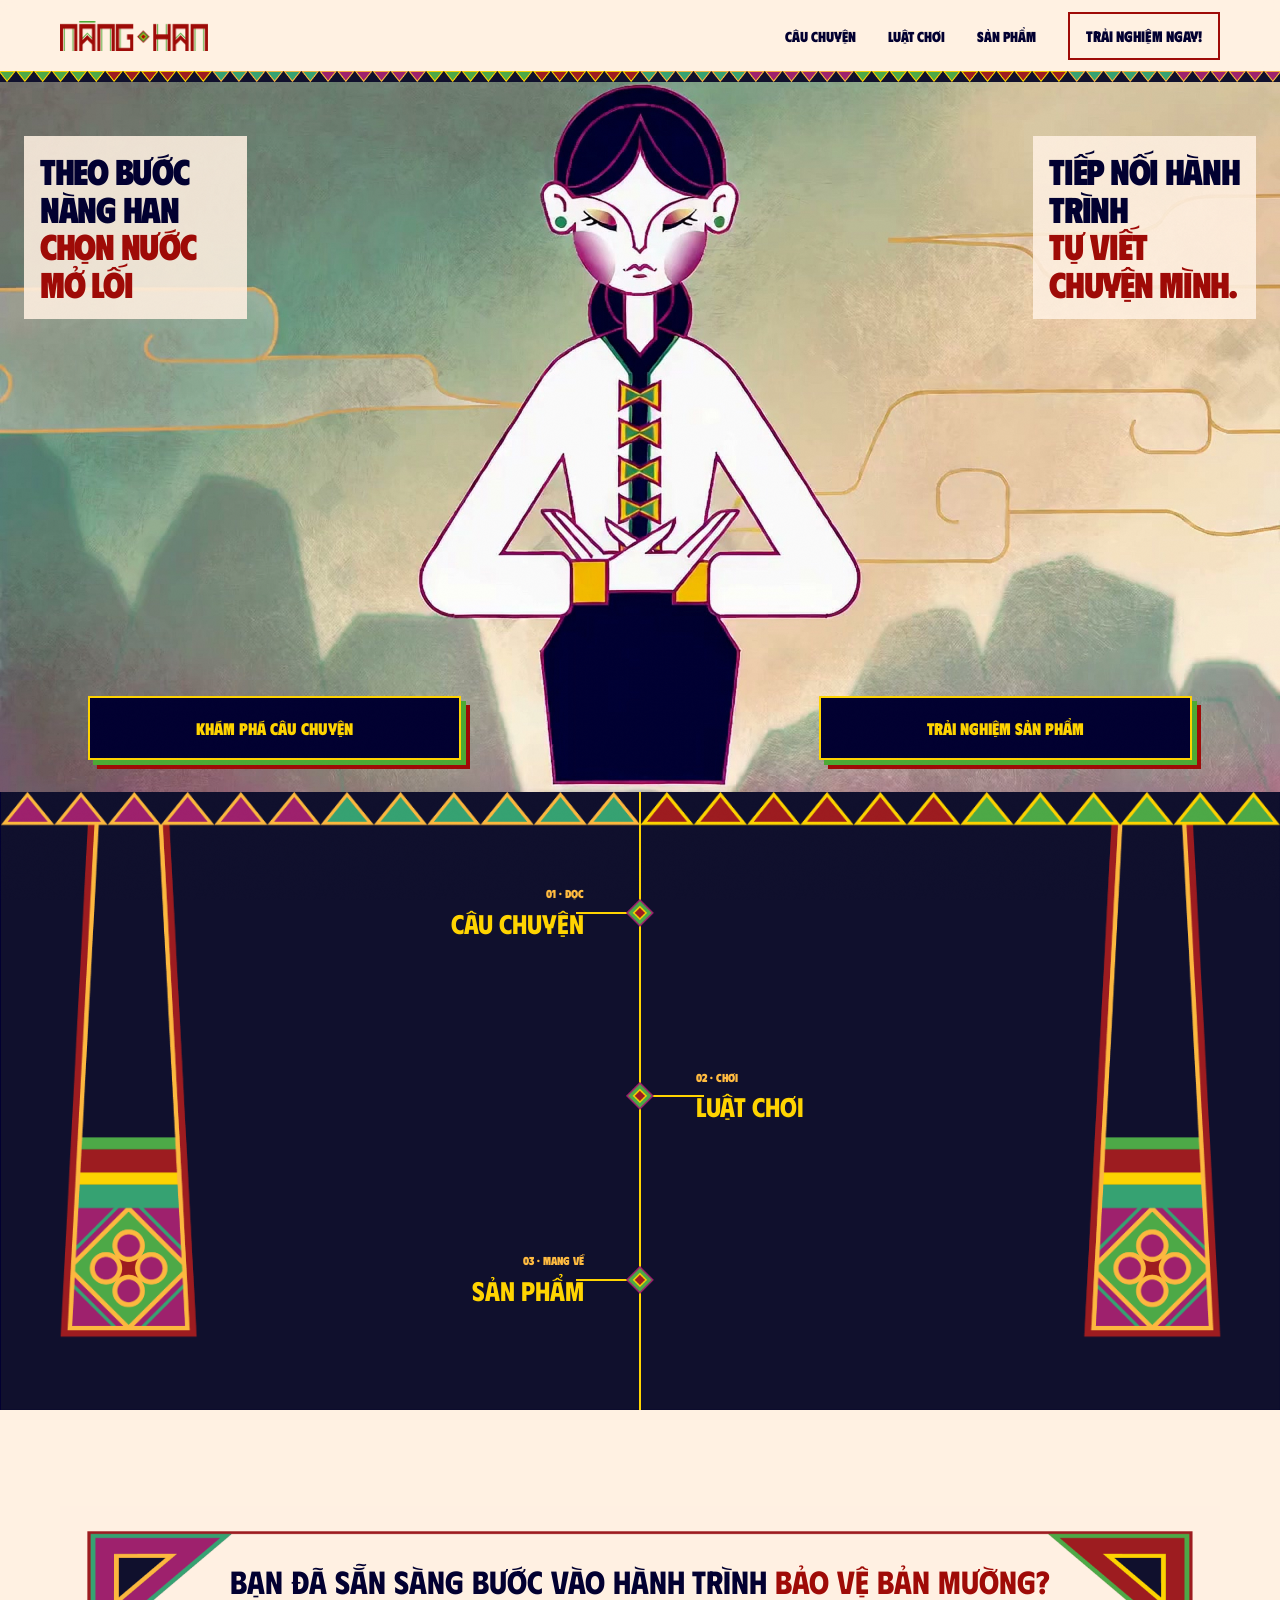
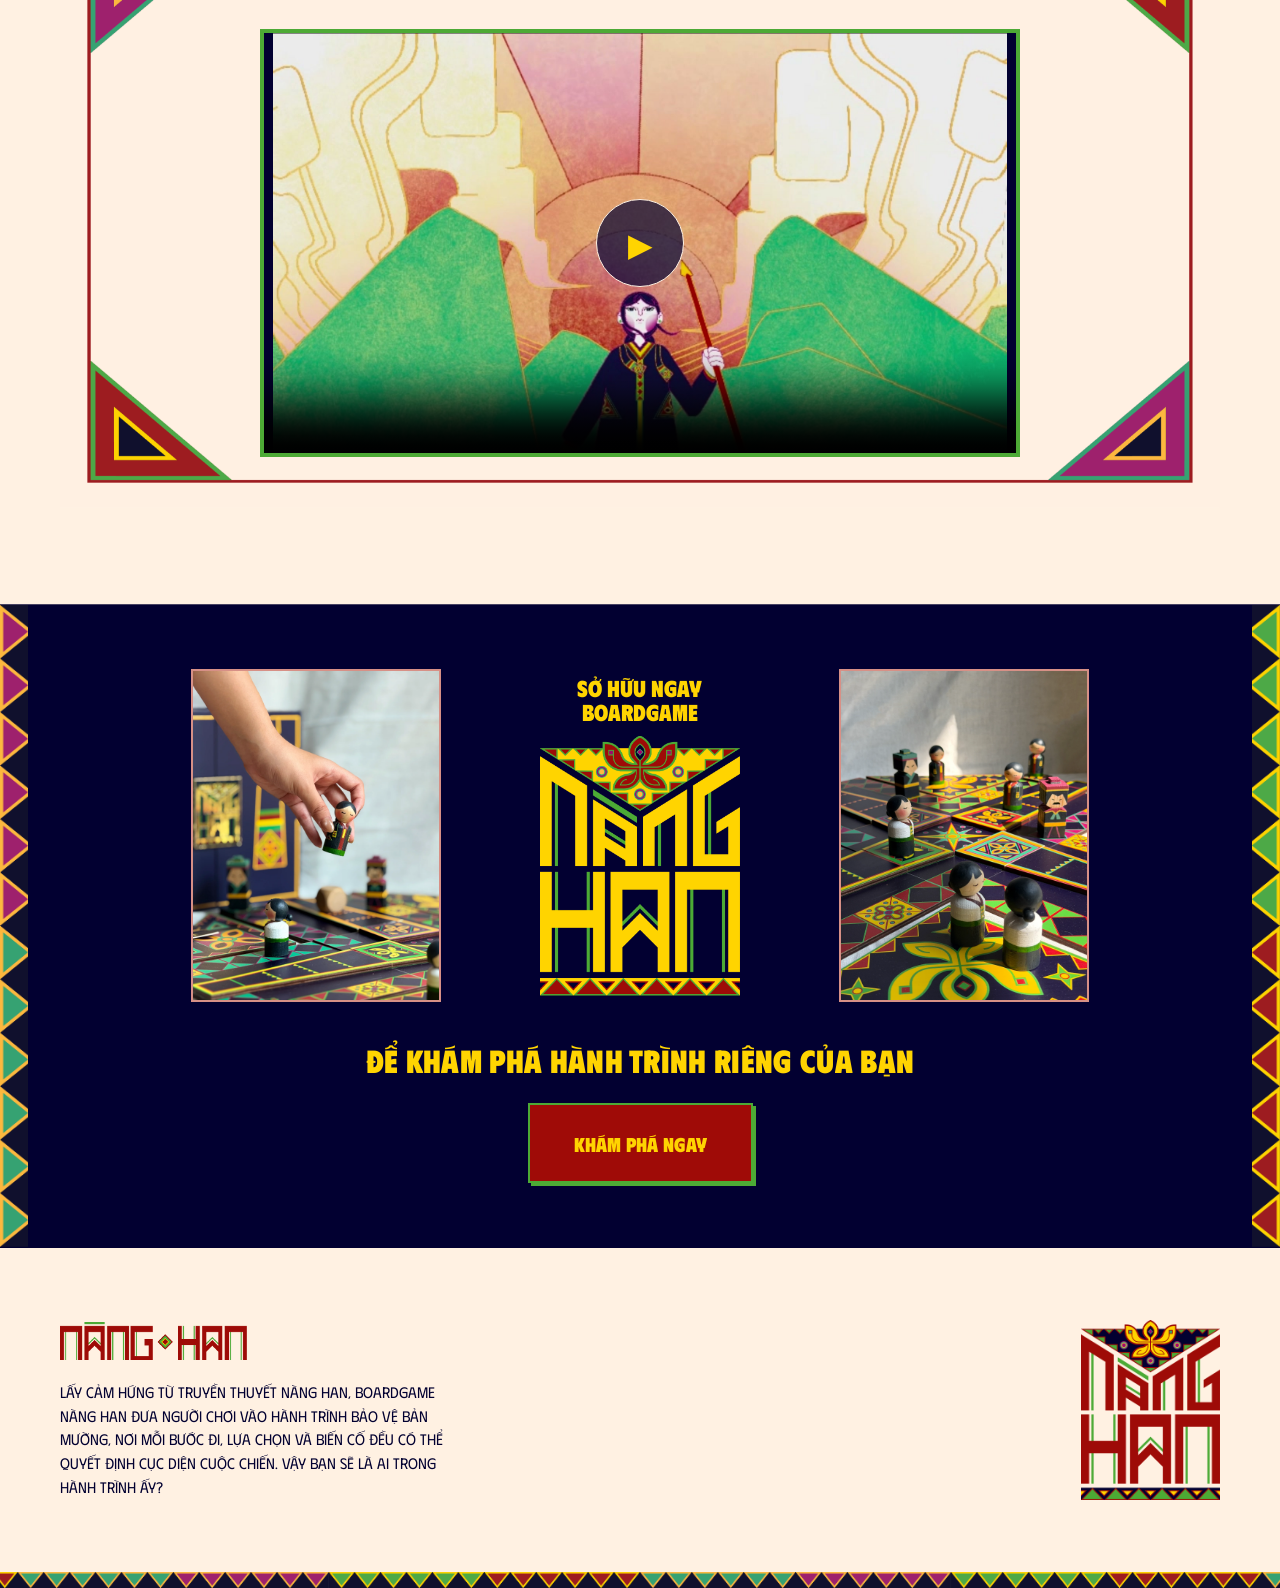
==== commit d65c0321: "feat: add shared introduction video and QR link" ====
--- a/index.html
+++ b/index.html
@@ -10,7 +10,7 @@
     <link href="https://fonts.googleapis.com/css2?family=Birthstone+Bounce:wght@400;500&amp;family=Phudu:wght@300..900&amp;family=Puppies+Play&amp;family=Roboto:wght@400;500;700&amp;family=Square+Peg&amp;display=swap" rel="stylesheet" />
     <link rel="shortcut icon" type="image/x-icon" href="favicon.ico?v=2" sizes="any" />
     <link rel="icon" type="image/png" href="assets/favicon-open.png?v=2" sizes="128x128" data-animated-favicon />
-    <link rel="stylesheet" href="styles.css?v=32" />
+    <link rel="stylesheet" href="styles.css?v=37" />
     <script src="favicon.js" defer></script>
   </head>
   <body>
@@ -60,8 +60,12 @@
           <div class="video-copy">
             <h2>Bạn đã sẵn sàng bước vào hành trình <span>bảo vệ bản mường?</span></h2>
           </div>
-          <div class="video-window" aria-label="Vị trí video giới thiệu">
-            <span class="play-mark">▶</span>
+          <div class="video-window" data-video-player>
+            <video class="feature-video" controls playsinline preload="metadata" poster="assets/story-intro-poster-v1.jpg" width="1888" height="1080" aria-label="Video giới thiệu Nàng Han">
+              <source src="assets/story-intro-v1.mp4" type="video/mp4" />
+              Trình duyệt của bạn không hỗ trợ phát video.
+            </video>
+            <button class="play-mark" type="button" aria-label="Phát video giới thiệu Nàng Han" data-video-play>▶</button>
           </div>
         </div>
       </section>
@@ -89,6 +93,6 @@
         <img class="footer-logo" src="assets/prototype/brand-mark-red.png" alt="Biểu trưng Nàng Han" width="1318" height="1712" loading="lazy" />
       </div>
     </footer>
-    <script type="module" src="animations.js?v=10"></script>
+    <script type="module" src="animations.js?v=11"></script>
   </body>
 </html>
--- a/styles.css
+++ b/styles.css
@@ -113,7 +113,10 @@
 .video-copy h2 { margin: 0; font-family: inherit; font-size: clamp(1.5rem, 2.5vw, 2rem); letter-spacing: 0; line-height: 1.25; text-transform: uppercase; }
 .video-copy h2 span { color: var(--red); }
 .video-window { position: relative; width: min(72%, 760px); aspect-ratio: 16 / 9; display: grid; place-items: center; margin-inline: auto; border: 4px solid var(--green); background: var(--navy); }
-.play-mark { position: relative; z-index: 1; display: grid; width: 88px; height: 88px; place-items: center; border: 1.5px solid var(--white); border-radius: 50%; color: var(--yellow); font-size: 2rem; }
+.feature-video { position: absolute; inset: 0; display: block; width: 100%; height: 100%; object-fit: contain; background: var(--navy); }
+.play-mark { position: absolute; z-index: 1; inset: 50% auto auto 50%; transform: translate(-50%, -50%); display: grid; width: 88px; height: 88px; place-items: center; padding: 0; border: 1.5px solid var(--white); border-radius: 50%; background: rgba(2, 0, 49, .7); color: var(--yellow); font: inherit; font-size: 2rem; cursor: pointer; }
+.play-mark[hidden] { display: none; }
+.play-mark:hover, .play-mark:focus-visible { background: var(--navy); outline: 2px solid var(--yellow); outline-offset: 4px; }
 .home-product { position: relative; overflow: hidden; padding: clamp(3rem, 5vw, 5rem) 0; background: var(--navy); color: var(--beige); }
 .home-product::before, .home-product::after { content: ""; position: absolute; z-index: 0; top: 0; bottom: 0; width: clamp(12px, 2.2vw, 28px); background-image: url("assets/prototype/product-frame.png"); background-size: auto 100%; background-repeat: no-repeat; pointer-events: none; }
 .home-product::before { left: 0; background-position: left center; }
@@ -133,7 +136,7 @@
 .story-hero { padding: 5rem 0 4.5rem; background: var(--navy) url("assets/prototype/directory-frame.png") center / 100% 100% no-repeat; color: var(--beige); text-align: center; }
 .story-hero h1 { max-width: 920px; margin-inline: auto; font-family: inherit; font-size: clamp(2.4rem, 5vw, 5rem); letter-spacing: -.035em; line-height: 1; text-transform: uppercase; }
 .story-hero h1 span { color: var(--yellow); }
-.story-hero-art { min-height: 420px; width: min(920px, 92%); margin: 2rem auto; border: 3px solid var(--yellow); background: var(--beige); }
+.story-hero-art { position: relative; width: min(920px, 92%); min-height: 420px; aspect-ratio: 16 / 9; margin: 2rem auto; border: 3px solid var(--yellow); background: var(--navy); scroll-margin-top: 8rem; }
 .story-cta, .story-product-cta a { display: inline-flex; min-height: 60px; align-items: center; justify-content: center; padding: .9rem 1.5rem; border: 2px solid var(--yellow); background: var(--red); color: var(--yellow); box-shadow: 5px 5px 0 var(--green); font-size: 1.05rem; font-weight: 900; text-transform: uppercase; }
 .story-legend { overflow: hidden; padding: 3rem 0 0; background: var(--beige); }
 .story-legend-layout { position: relative; z-index: 0; display: grid; grid-template-columns: minmax(120px, .5fr) minmax(0, 800px) minmax(120px, .5fr); width: min(1480px, calc(100% - 2rem)); align-items: center; gap: clamp(1rem, 2.5vw, 2.5rem); }
@@ -142,6 +145,7 @@
 .story-source p, .story-name p { margin: .8rem 0 0; color: var(--navy); font-family: var(--font-reading); font-size: .9rem; font-weight: 400; text-transform: none; }
 .story-name { text-align: right; }
 .story-sheet-frame { position: relative; width: 100%; aspect-ratio: 4 / 5; background: url("assets/prototype/story-frame-floral.png") center bottom / 150% auto no-repeat; }
+.story-sheet-mobile-art { display: none; }
 .story-sheet-frame::before { content: ""; position: absolute; z-index: -1; bottom: 0; left: 50%; width: 100vw; height: 17.2%; background: #10102d; translate: -50% 0; pointer-events: none; }
 .story-sheet { position: absolute; top: 16.5%; left: 50%; width: 69.5%; height: 46.5%; overflow-x: hidden; overflow-y: auto; overscroll-behavior: contain; padding: clamp(1.1rem, 2vw, 2rem); border: 0; background: rgba(255, 241, 226, .98); color: var(--navy); box-shadow: none; font-family: var(--font-reading); font-weight: 400; letter-spacing: normal; text-transform: none; translate: -50% 0; scrollbar-color: var(--red) rgba(2, 0, 49, .12); scrollbar-width: thin; }
 .story-sheet::-webkit-scrollbar { width: 8px; }
@@ -526,9 +530,10 @@
   .story-source, .story-name { padding-inline: .25rem; }
   .story-source h2, .story-name h2 { font-size: clamp(.875rem, 4vw, 1.125rem); letter-spacing: -.01em; line-height: 1.15; white-space: nowrap; }
   .story-source p, .story-name p { margin-top: .5rem; font-size: clamp(.8rem, 3vw, .875rem); }
-  .story-sheet-frame { aspect-ratio: 5 / 7; background-size: 115% 100%; }
-  .story-sheet-frame::before { z-index: 0; top: 5.5%; bottom: auto; width: 78%; height: 56.5%; }
-  .story-sheet { z-index: 1; top: 8.5%; height: 51.5%; }
+  .story-sheet-frame { aspect-ratio: 5 / 6; overflow: hidden; background: linear-gradient(to bottom, var(--beige) 63%, #10102d 63%); }
+  .story-sheet-mobile-art { position: absolute; z-index: 1; top: 14%; left: -17.5%; display: block; width: 135%; height: auto; aspect-ratio: 2917 / 2209; pointer-events: none; }
+  .story-sheet-frame::before { z-index: 0; top: 6%; bottom: auto; width: 78%; height: 69.5%; }
+  .story-sheet { z-index: 2; top: 9.3%; height: 57%; }
   .story-sheet p { font-size: clamp(.82rem, 3vw, .875rem); line-height: 1.55; }
   .story-product-cta a { min-height: 50px; padding: .65rem 1rem; font-size: .95rem; }
   .home-hero::before, .home-hero::after,
@@ -547,8 +552,10 @@
 
 @media (max-width: 430px) {
   h1 { font-size: 3rem; }
+  .video-card { padding: 1.25rem 1.25rem 3.5rem; }
+  .video-window { width: 100%; }
   .story-hero { padding: 3.5rem 0; }
-  .story-hero-art { min-height: 300px; width: 100%; }
+  .story-hero-art { width: 100%; min-height: 300px; }
   .story-sheet { padding: .8rem .65rem; }
   .story-sheet p { margin-bottom: .9rem; font-size: .82rem; line-height: 1.55; }
   .rules-overview, .rules-guide, .rules-cards, .rules-demo, .faction-section { padding: 3.5rem 0; }
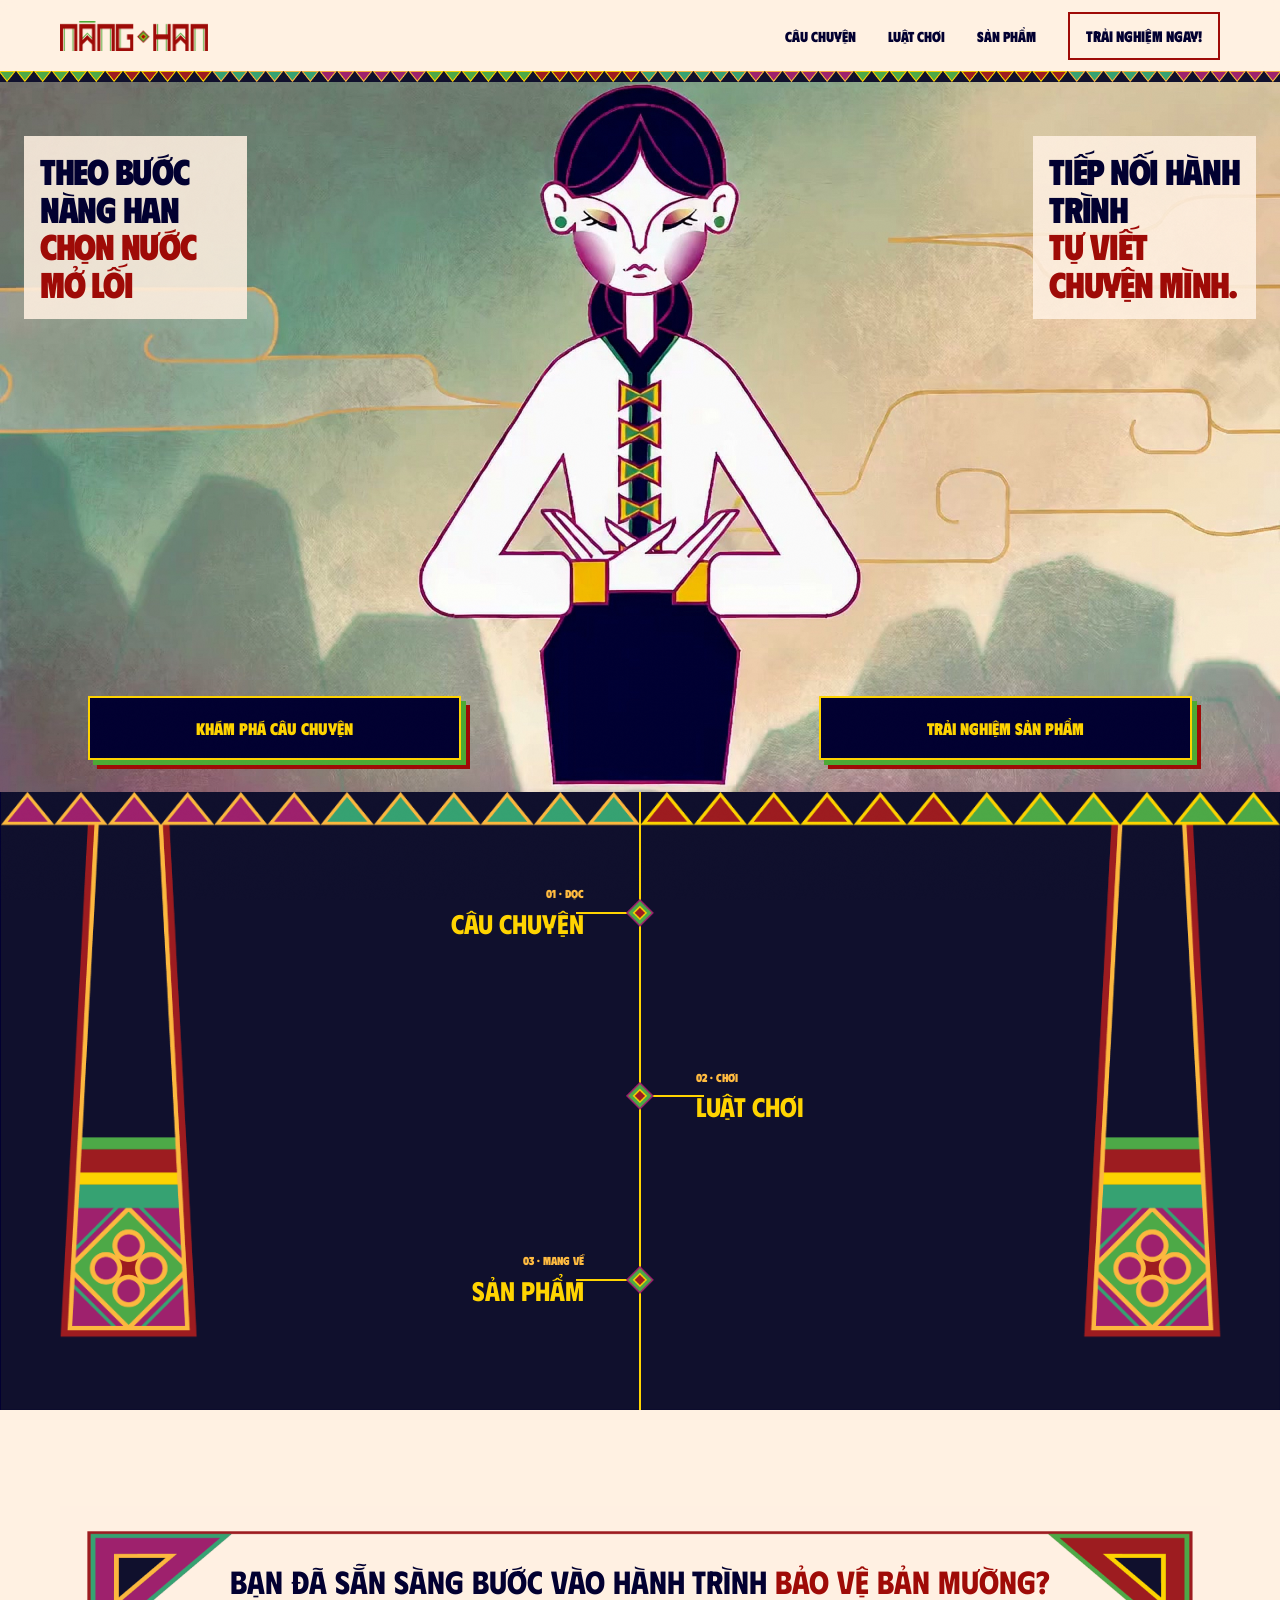
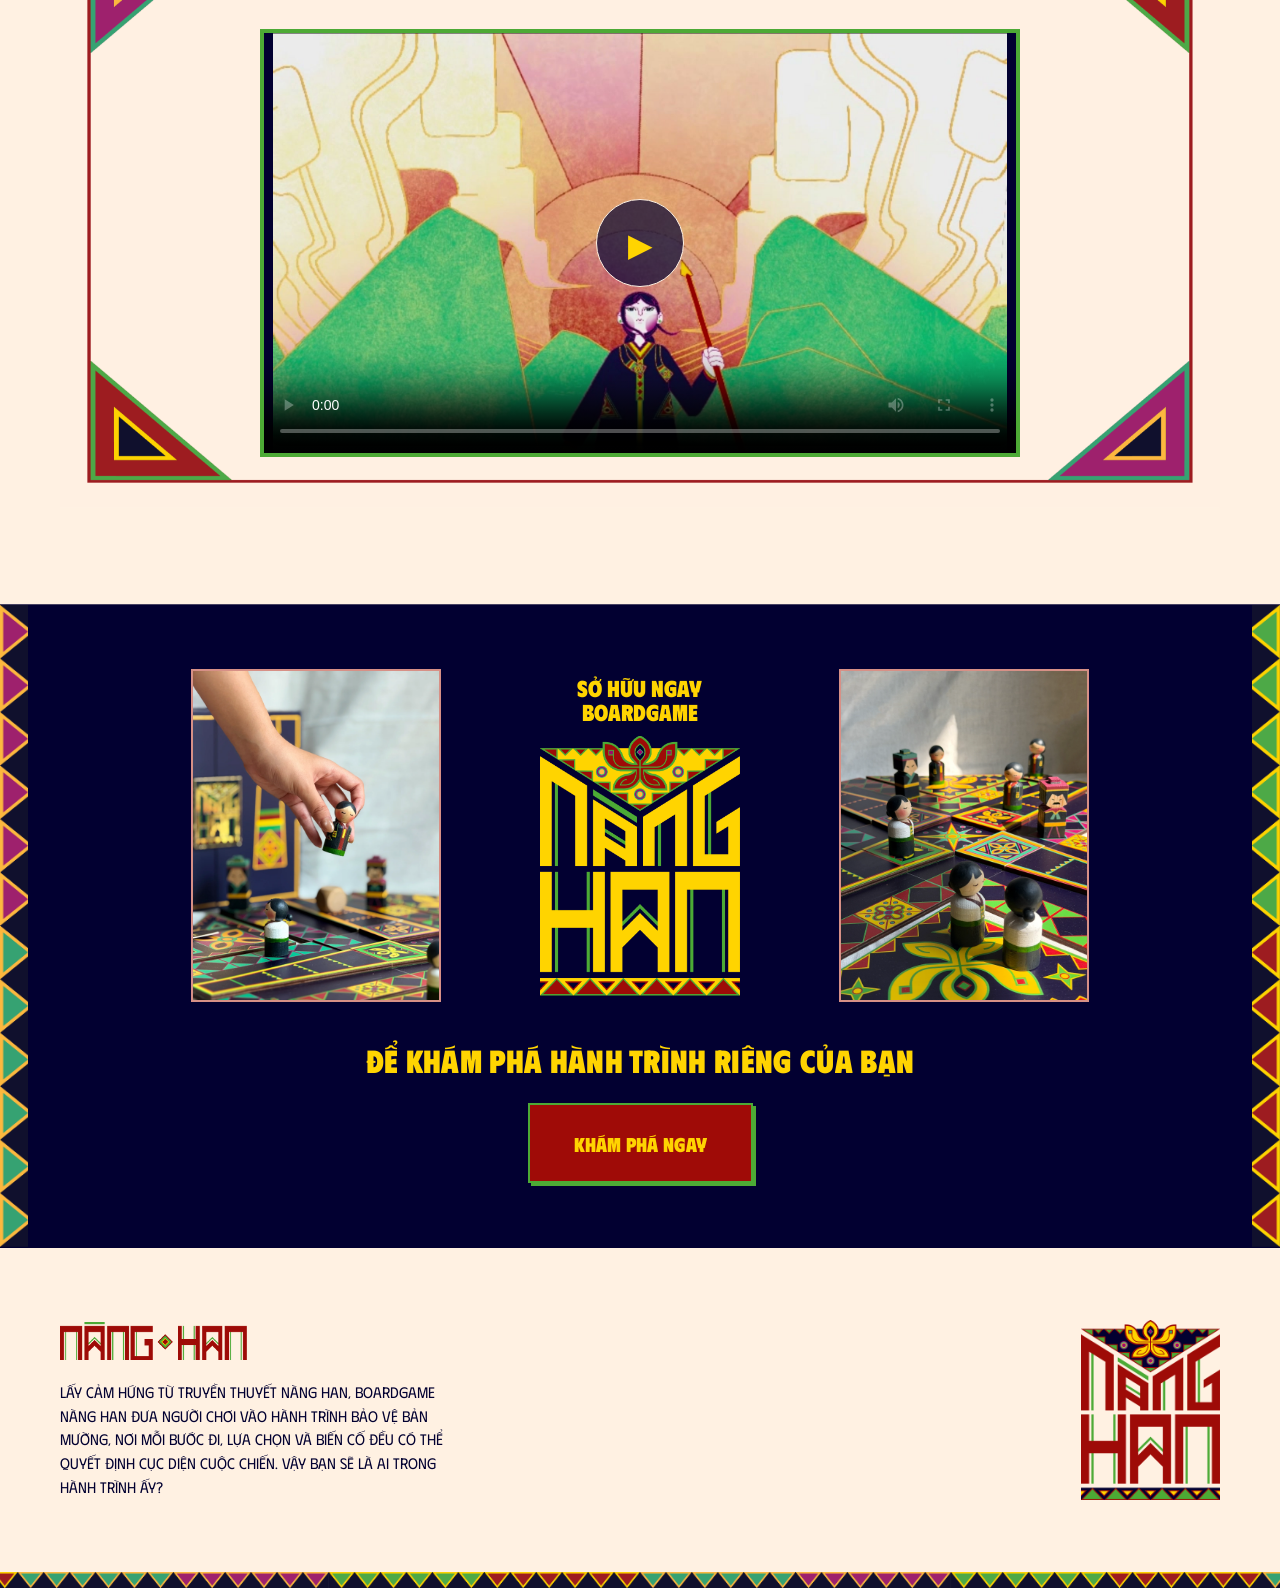
==== commit 6b3003aa: "fix: keep mobile story heading on one line and monitor Drive video" ====
--- a/index.html
+++ b/index.html
@@ -10,7 +10,7 @@
     <link href="https://fonts.googleapis.com/css2?family=Birthstone+Bounce:wght@400;500&amp;family=Phudu:wght@300..900&amp;family=Puppies+Play&amp;family=Roboto:wght@400;500;700&amp;family=Square+Peg&amp;display=swap" rel="stylesheet" />
     <link rel="shortcut icon" type="image/x-icon" href="favicon.ico?v=2" sizes="any" />
     <link rel="icon" type="image/png" href="assets/favicon-open.png?v=2" sizes="128x128" data-animated-favicon />
-    <link rel="stylesheet" href="styles.css?v=37" />
+    <link rel="stylesheet" href="styles.css?v=38" />
     <script src="favicon.js" defer></script>
   </head>
   <body>
--- a/styles.css
+++ b/styles.css
@@ -527,6 +527,7 @@
   .main-nav .nav-cta { display: inline-flex; align-items: center; justify-content: center; min-height: 40px; padding: .4rem .55rem; text-align: center; }
   .story-screen .site-header::after { display: none; }
   .story-hero { background-image: none; }
+  .story-hero h1 { max-width: none; font-size: clamp(1.55rem, 7.1vw, 2.15rem); letter-spacing: -.04em; white-space: nowrap; }
   .story-source, .story-name { padding-inline: .25rem; }
   .story-source h2, .story-name h2 { font-size: clamp(.875rem, 4vw, 1.125rem); letter-spacing: -.01em; line-height: 1.15; white-space: nowrap; }
   .story-source p, .story-name p { margin-top: .5rem; font-size: clamp(.8rem, 3vw, .875rem); }
